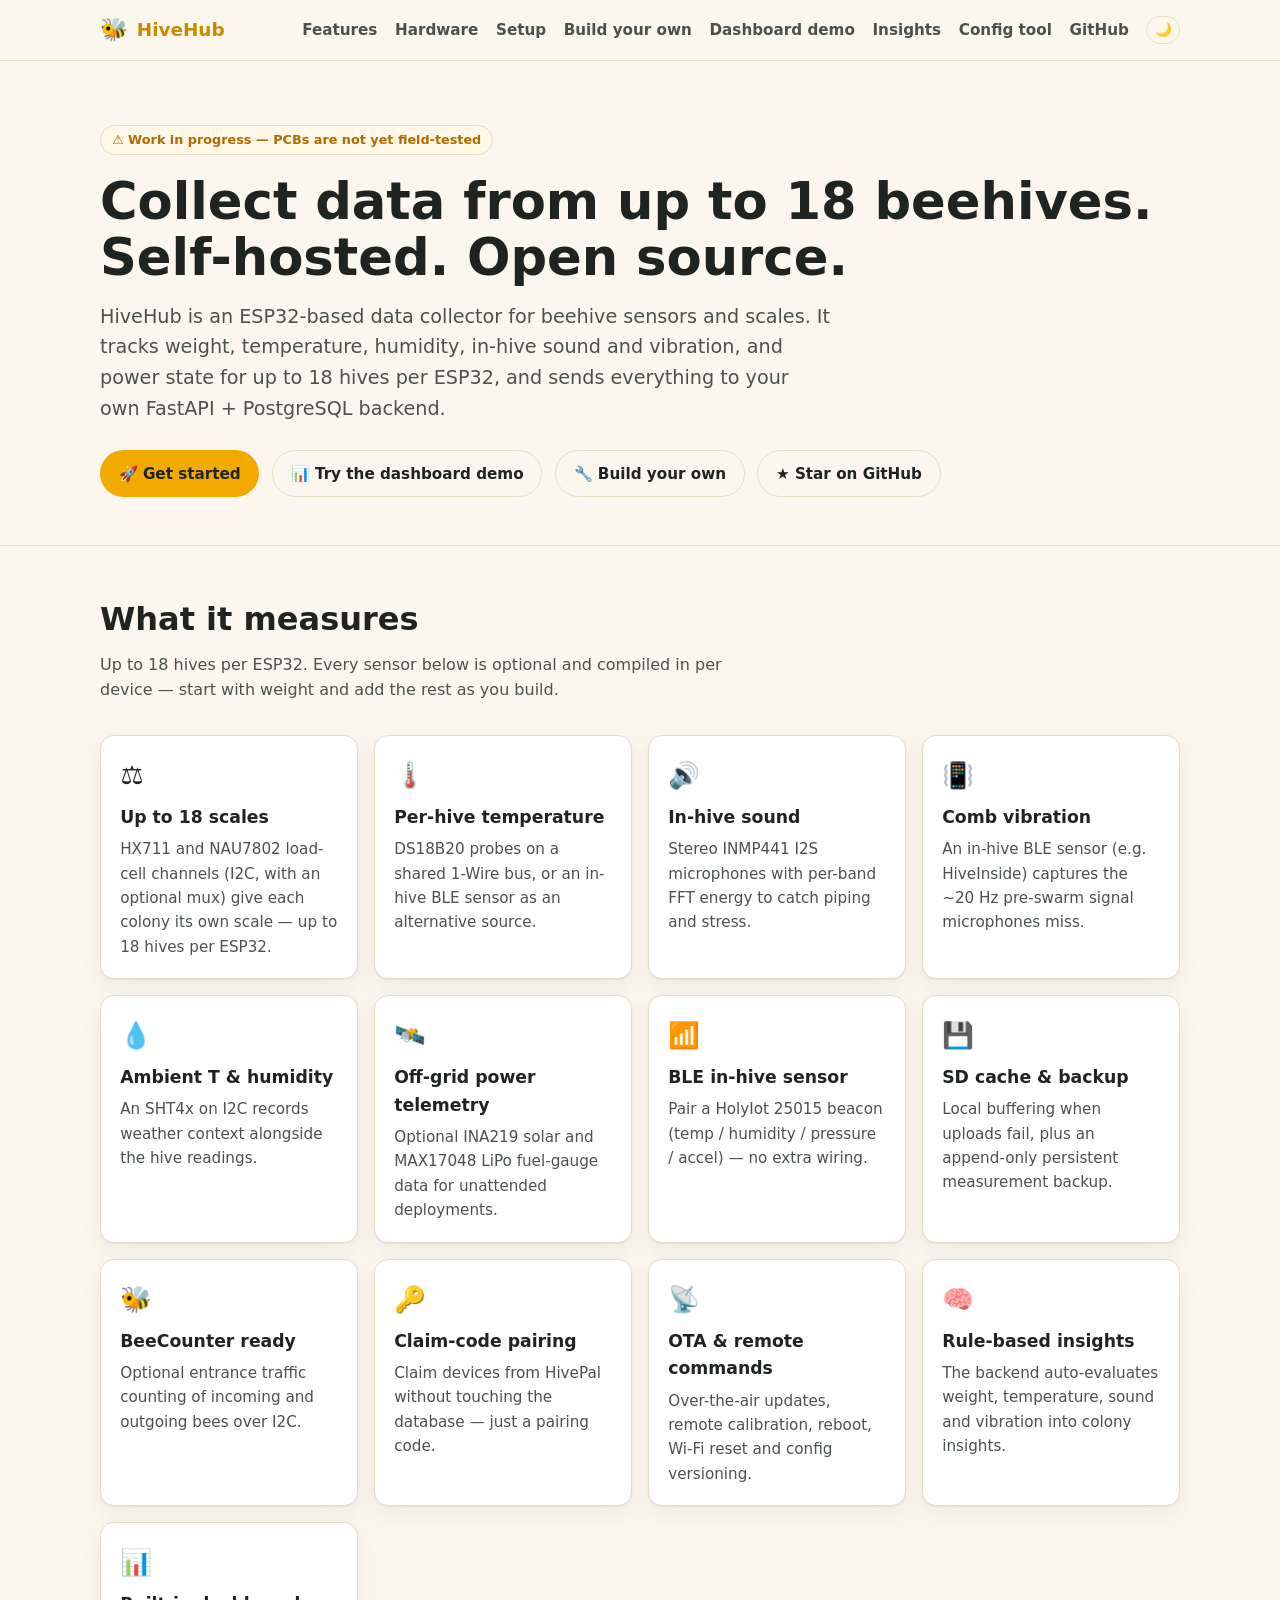
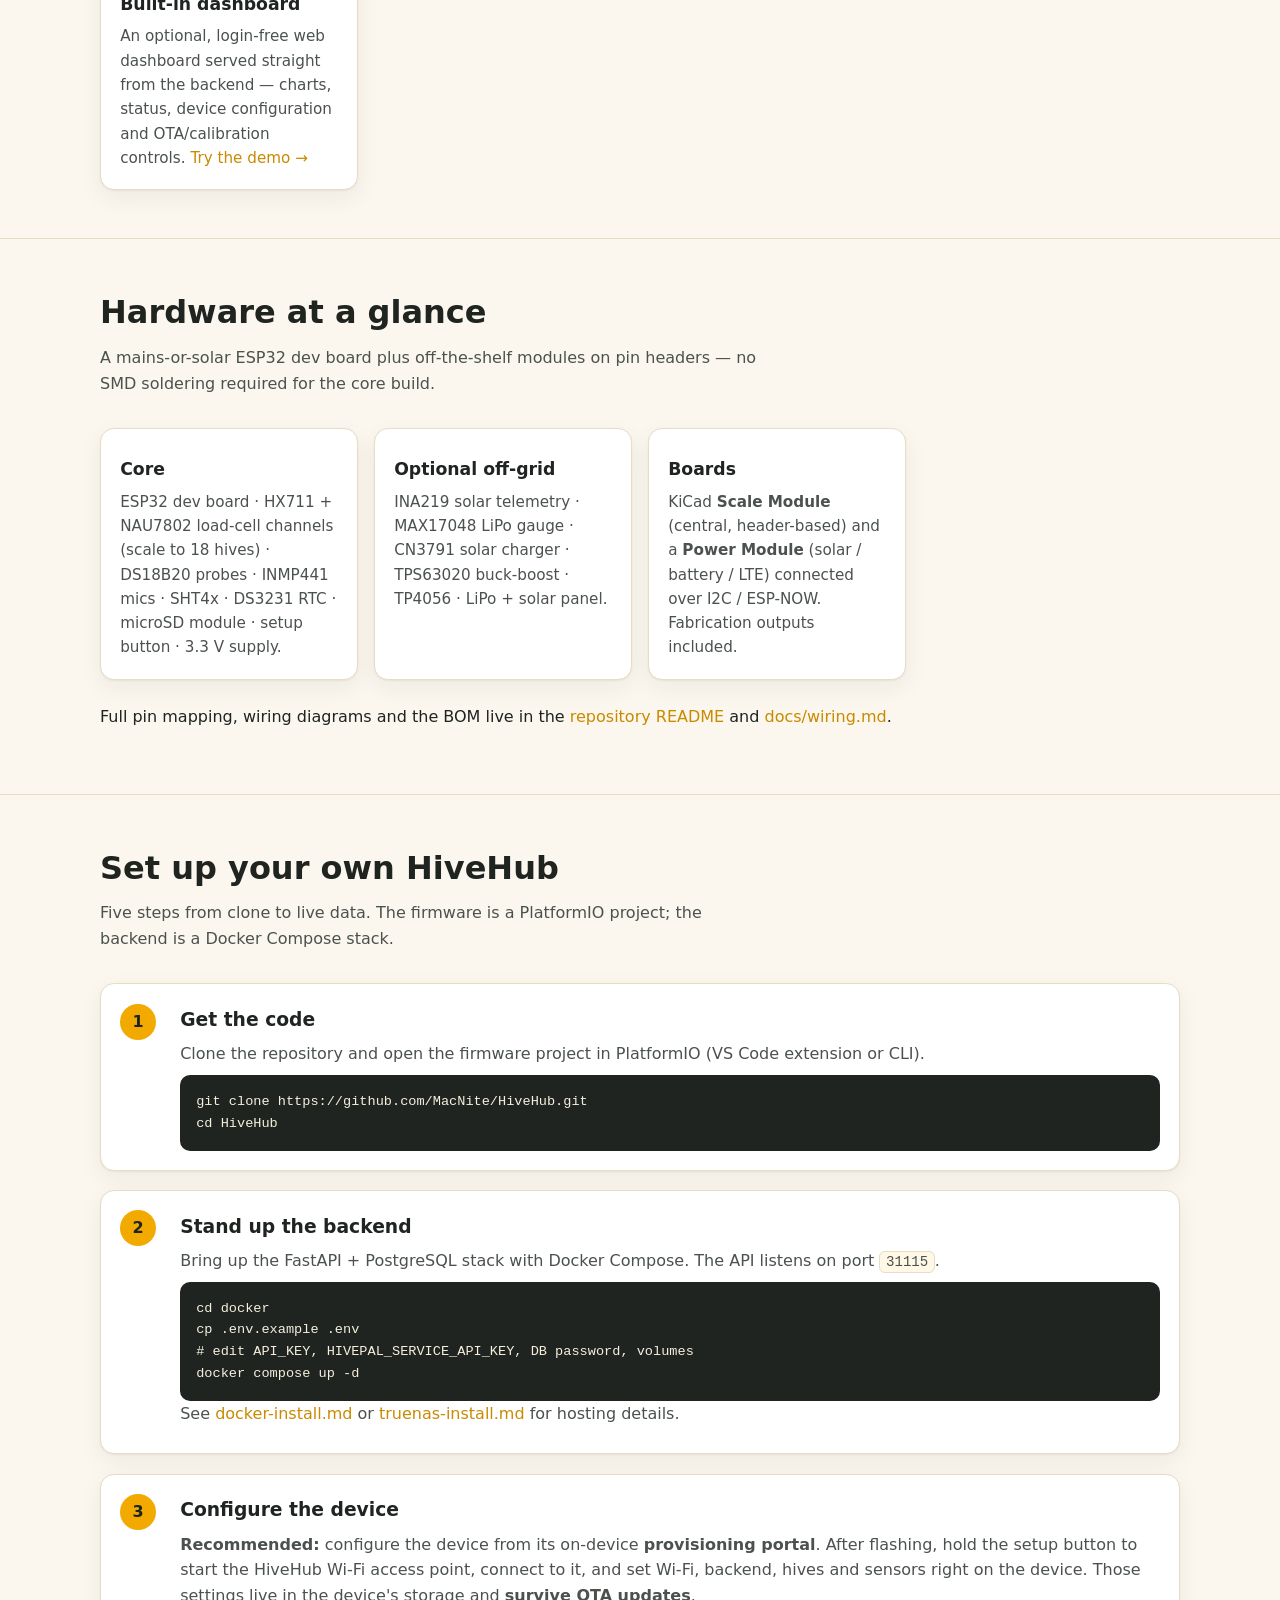
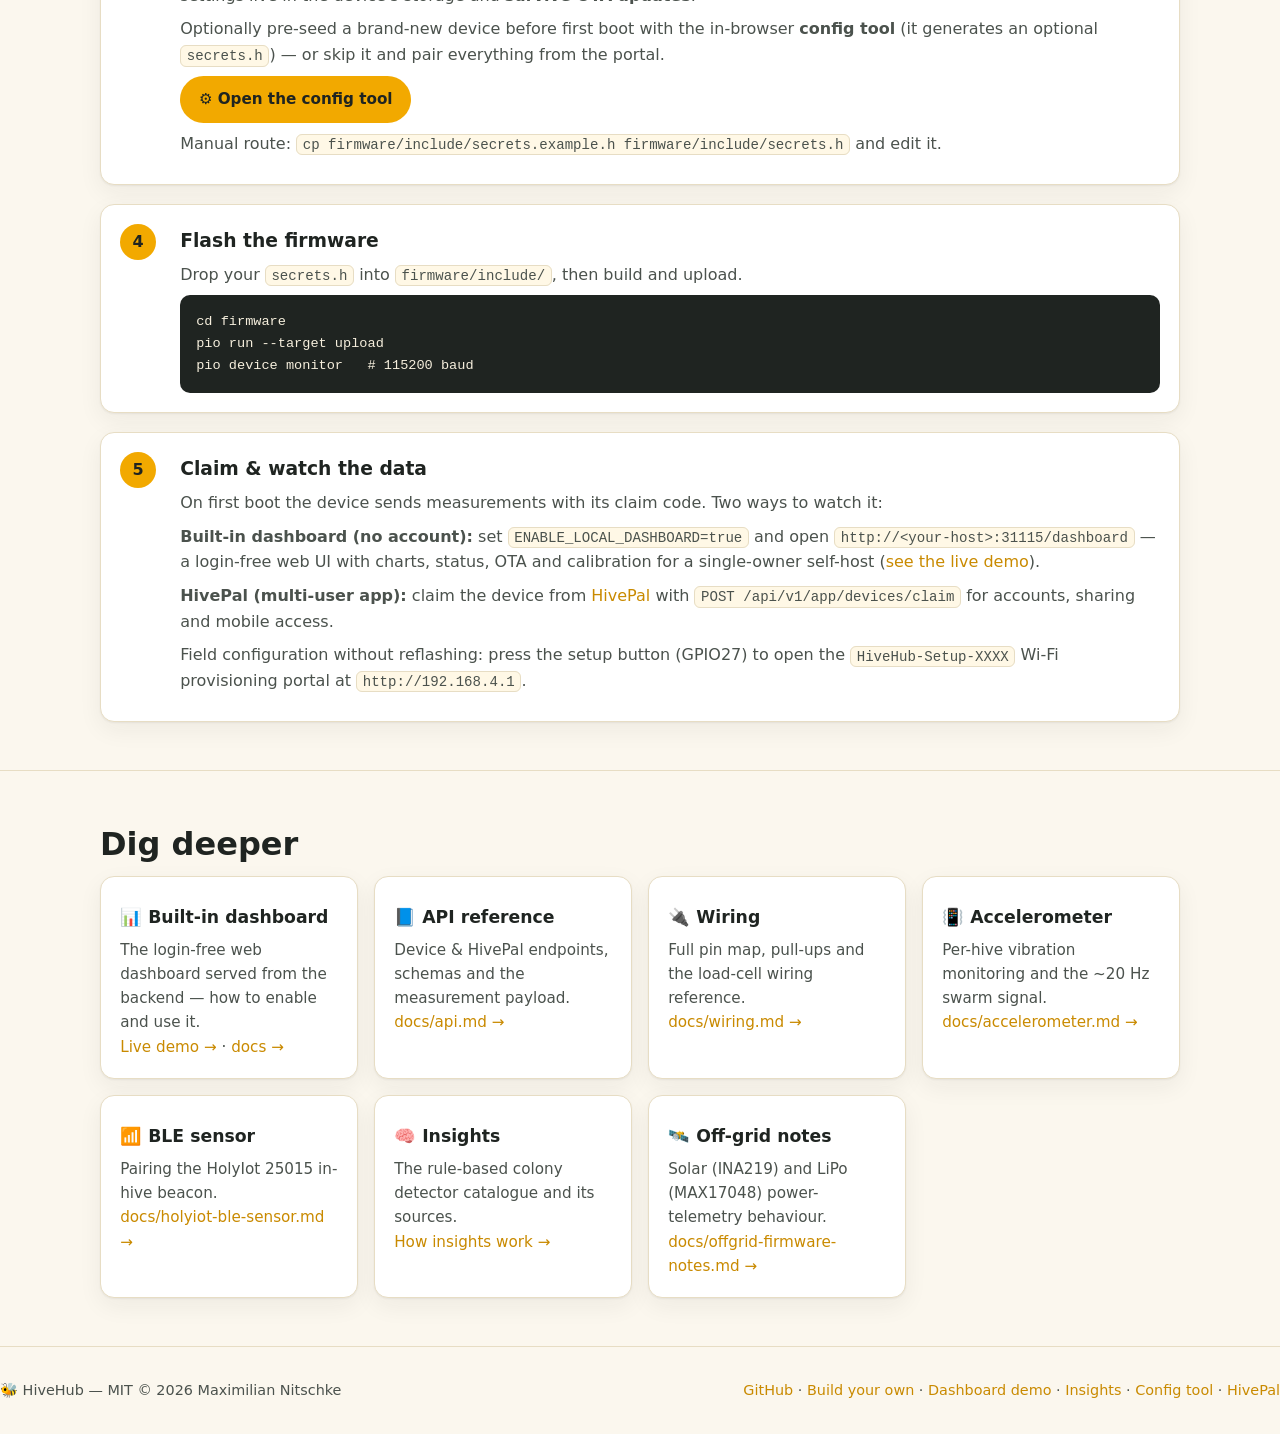
==== website/index.html @ 75b2e332 "Add dark mode to the HiveHub frontend Introduce a honey-themed dark mode across the whole frontend: " ====
<!DOCTYPE html>
<html lang="en">
<head>
<meta charset="utf-8" />
<meta name="viewport" content="width=device-width, initial-scale=1" />
<title>HiveHub — ESP32 data collector for up to 18 beehives</title>
<meta name="description" content="HiveHub is an open-source ESP32 data collector for up to 18 beehives: weight, temperature, sound, vibration and power monitoring with a self-hosted FastAPI backend." />
<meta name="color-scheme" content="light dark" />
<!-- Set the theme before the stylesheet paints, so there's no light flash. -->
<script>
  (function () {
    try {
      var t = localStorage.getItem("hivehub-theme");
      if (t !== "dark" && t !== "light") {
        t = window.matchMedia && window.matchMedia("(prefers-color-scheme: dark)").matches ? "dark" : "light";
      }
      document.documentElement.setAttribute("data-theme", t);
    } catch (e) { /* localStorage blocked — fall back to the light default */ }
  })();
</script>
<link rel="stylesheet" href="assets/style.css" />
<link rel="icon" href="data:image/svg+xml,%3Csvg xmlns='http://www.w3.org/2000/svg' viewBox='0 0 100 100'%3E%3Ctext y='.9em' font-size='90'%3E%F0%9F%90%9D%3C/text%3E%3C/svg%3E" />
</head>
<body>

<header class="site-nav">
  <div class="wrap">
    <a class="brand" href="#top"><span class="logo">🐝</span> HiveHub</a>
    <nav>
      <a href="#features">Features</a>
      <a href="#hardware">Hardware</a>
      <a href="#setup">Setup</a>
      <a href="build.html">Build your own</a>
      <a href="dashboard-demo/">Dashboard demo</a>
      <a href="insights.html">Insights</a>
      <a href="configurator.html">Config tool</a>
      <a href="https://github.com/MacNite/HiveHub">GitHub</a>
      <button data-theme-toggle class="btn small ghost theme-toggle" type="button" aria-label="Toggle dark mode"></button>
    </nav>
  </div>
</header>

<a id="top"></a>
<section class="hero" style="border-top:none">
  <div class="wrap">
    <span class="badge">⚠ Work in progress — PCBs are not yet field-tested</span>
    <h1>Collect data from up to 18 beehives.<br>Self-hosted. Open source.</h1>
    <p class="lead">
      HiveHub is an ESP32-based data collector for beehive sensors and scales. It
      tracks weight, temperature, humidity, in-hive sound and vibration, and power
      state for up to 18 hives per ESP32, and sends everything to your own
      FastAPI + PostgreSQL backend.
    </p>
    <div class="cta">
      <a class="btn" href="#setup">🚀 Get started</a>
      <a class="btn ghost" href="dashboard-demo/">📊 Try the dashboard demo</a>
      <a class="btn ghost" href="build.html">🔧 Build your own</a>
      <a class="btn ghost" href="https://github.com/MacNite/HiveHub">★ Star on GitHub</a>
    </div>
  </div>
</section>

<section id="features">
  <div class="wrap">
    <h2>What it measures</h2>
    <p class="sub">Up to 18 hives per ESP32. Every sensor below is optional and
       compiled in per device — start with weight and add the rest as you build.</p>
    <div class="grid">
      <div class="card"><div class="ico">⚖️</div><h3>Up to 18 scales</h3><p>HX711 and NAU7802 load-cell channels (I2C, with an optional mux) give each colony its own scale — up to 18 hives per ESP32.</p></div>
      <div class="card"><div class="ico">🌡️</div><h3>Per-hive temperature</h3><p>DS18B20 probes on a shared 1-Wire bus, or an in-hive BLE sensor as an alternative source.</p></div>
      <div class="card"><div class="ico">🔊</div><h3>In-hive sound</h3><p>Stereo INMP441 I2S microphones with per-band FFT energy to catch piping and stress.</p></div>
      <div class="card"><div class="ico">📳</div><h3>Comb vibration</h3><p>An in-hive BLE sensor (e.g. HiveInside) captures the ~20 Hz pre-swarm signal microphones miss.</p></div>
      <div class="card"><div class="ico">💧</div><h3>Ambient T &amp; humidity</h3><p>An SHT4x on I2C records weather context alongside the hive readings.</p></div>
      <div class="card"><div class="ico">🛰️</div><h3>Off-grid power telemetry</h3><p>Optional INA219 solar and MAX17048 LiPo fuel-gauge data for unattended deployments.</p></div>
      <div class="card"><div class="ico">📶</div><h3>BLE in-hive sensor</h3><p>Pair a HolyIot 25015 beacon (temp / humidity / pressure / accel) — no extra wiring.</p></div>
      <div class="card"><div class="ico">💾</div><h3>SD cache &amp; backup</h3><p>Local buffering when uploads fail, plus an append-only persistent measurement backup.</p></div>
      <div class="card"><div class="ico">🐝</div><h3>BeeCounter ready</h3><p>Optional entrance traffic counting of incoming and outgoing bees over I2C.</p></div>
      <div class="card"><div class="ico">🔑</div><h3>Claim-code pairing</h3><p>Claim devices from HivePal without touching the database — just a pairing code.</p></div>
      <div class="card"><div class="ico">📡</div><h3>OTA &amp; remote commands</h3><p>Over-the-air updates, remote calibration, reboot, Wi-Fi reset and config versioning.</p></div>
      <div class="card"><div class="ico">🧠</div><h3>Rule-based insights</h3><p>The backend auto-evaluates weight, temperature, sound and vibration into colony insights.</p></div>
      <div class="card"><div class="ico">📊</div><h3>Built-in dashboard</h3><p>An optional, login-free web dashboard served straight from the backend — charts, status, device configuration and OTA/calibration controls. <a href="dashboard-demo/">Try the demo →</a></p></div>
    </div>
  </div>
</section>

<section id="hardware">
  <div class="wrap">
    <h2>Hardware at a glance</h2>
    <p class="sub">A mains-or-solar ESP32 dev board plus off-the-shelf modules on pin headers —
       no SMD soldering required for the core build.</p>
    <div class="grid">
      <div class="card"><h3>Core</h3><p>ESP32 dev board · HX711 + NAU7802 load-cell channels (scale to 18 hives) · DS18B20 probes · INMP441 mics · SHT4x · DS3231 RTC · microSD module · setup button · 3.3 V supply.</p></div>
      <div class="card"><h3>Optional off-grid</h3><p>INA219 solar telemetry · MAX17048 LiPo gauge · CN3791 solar charger · TPS63020 buck-boost · TP4056 · LiPo + solar panel.</p></div>
      <div class="card"><h3>Boards</h3><p>KiCad <strong>Scale Module</strong> (central, header-based) and a <strong>Power Module</strong> (solar / battery / LTE) connected over I2C / ESP-NOW. Fabrication outputs included.</p></div>
    </div>
    <p style="margin-top:1.5rem">
      Full pin mapping, wiring diagrams and the BOM live in the
      <a href="https://github.com/MacNite/HiveHub#hardware">repository README</a> and
      <a href="https://github.com/MacNite/HiveHub/blob/main/docs/wiring.md">docs/wiring.md</a>.
    </p>
  </div>
</section>

<section id="setup">
  <div class="wrap">
    <h2>Set up your own HiveHub</h2>
    <p class="sub">Five steps from clone to live data. The firmware is a PlatformIO project;
       the backend is a Docker Compose stack.</p>
    <div class="steps">

      <div class="step"><div class="n">1</div><div>
        <h3>Get the code</h3>
        <p>Clone the repository and open the firmware project in PlatformIO (VS Code extension or CLI).</p>
        <pre>git clone https://github.com/MacNite/HiveHub.git
cd HiveHub</pre>
      </div></div>

      <div class="step"><div class="n">2</div><div>
        <h3>Stand up the backend</h3>
        <p>Bring up the FastAPI + PostgreSQL stack with Docker Compose. The API listens on port <code>31115</code>.</p>
        <pre>cd docker
cp .env.example .env
# edit API_KEY, HIVEPAL_SERVICE_API_KEY, DB password, volumes
docker compose up -d</pre>
        <p class="muted">See <a href="https://github.com/MacNite/HiveHub/blob/main/docs/docker-install.md">docker-install.md</a> or <a href="https://github.com/MacNite/HiveHub/blob/main/docs/truenas-install.md">truenas-install.md</a> for hosting details.</p>
      </div></div>

      <div class="step"><div class="n">3</div><div>
        <h3>Configure the device</h3>
        <p><strong>Recommended:</strong> configure the device from its on-device
           <strong>provisioning portal</strong>. After flashing, hold the setup button to start the
           HiveHub Wi-Fi access point, connect to it, and set Wi-Fi, backend, hives and sensors right
           on the device. Those settings live in the device's storage and <strong>survive OTA updates</strong>.</p>
        <p>Optionally pre-seed a brand-new device before first boot with the in-browser
           <strong>config tool</strong> (it generates an optional <code>secrets.h</code>) — or skip it and
           pair everything from the portal.</p>
        <p><a class="btn" href="configurator.html">⚙️ Open the config tool</a></p>
        <p class="muted">Manual route: <code>cp firmware/include/secrets.example.h firmware/include/secrets.h</code> and edit it.</p>
      </div></div>

      <div class="step"><div class="n">4</div><div>
        <h3>Flash the firmware</h3>
        <p>Drop your <code>secrets.h</code> into <code>firmware/include/</code>, then build and upload.</p>
        <pre>cd firmware
pio run --target upload
pio device monitor   # 115200 baud</pre>
      </div></div>

      <div class="step"><div class="n">5</div><div>
        <h3>Claim &amp; watch the data</h3>
        <p>On first boot the device sends measurements with its claim code. Two ways to watch it:</p>
        <p><strong>Built-in dashboard (no account):</strong> set <code>ENABLE_LOCAL_DASHBOARD=true</code>
           and open <code>http://&lt;your-host&gt;:31115/dashboard</code> — a login-free web UI with
           charts, status, OTA and calibration for a single-owner self-host
           (<a href="dashboard-demo/">see the live demo</a>).</p>
        <p><strong>HivePal (multi-user app):</strong> claim the device from
           <a href="https://github.com/martinhrvn/hive-pal">HivePal</a> with
           <code>POST /api/v1/app/devices/claim</code> for accounts, sharing and mobile access.</p>
        <p class="muted">Field configuration without reflashing: press the setup button (GPIO27) to open the
           <code>HiveHub-Setup-XXXX</code> Wi-Fi provisioning portal at <code>http://192.168.4.1</code>.</p>
      </div></div>

    </div>
  </div>
</section>

<section id="docs">
  <div class="wrap">
    <h2>Dig deeper</h2>
    <div class="grid">
      <div class="card"><h3>📊 Built-in dashboard</h3><p>The login-free web dashboard served from the backend — how to enable and use it.</p><p><a href="dashboard-demo/">Live demo →</a> · <a href="https://github.com/MacNite/HiveHub/blob/main/server/dashboard/README.md">docs →</a></p></div>
      <div class="card"><h3>📘 API reference</h3><p>Device &amp; HivePal endpoints, schemas and the measurement payload.</p><p><a href="https://github.com/MacNite/HiveHub/blob/main/docs/api.md">docs/api.md →</a></p></div>
      <div class="card"><h3>🔌 Wiring</h3><p>Full pin map, pull-ups and the load-cell wiring reference.</p><p><a href="https://github.com/MacNite/HiveHub/blob/main/docs/wiring.md">docs/wiring.md →</a></p></div>
      <div class="card"><h3>📳 Accelerometer</h3><p>Per-hive vibration monitoring and the ~20 Hz swarm signal.</p><p><a href="https://github.com/MacNite/HiveHub/blob/main/docs/accelerometer.md">docs/accelerometer.md →</a></p></div>
      <div class="card"><h3>📶 BLE sensor</h3><p>Pairing the HolyIot 25015 in-hive beacon.</p><p><a href="https://github.com/MacNite/HiveHub/blob/main/docs/holyiot-ble-sensor.md">docs/holyiot-ble-sensor.md →</a></p></div>
      <div class="card"><h3>🧠 Insights</h3><p>The rule-based colony detector catalogue and its sources.</p><p><a href="insights.html">How insights work →</a></p></div>
      <div class="card"><h3>🛰️ Off-grid notes</h3><p>Solar (INA219) and LiPo (MAX17048) power-telemetry behaviour.</p><p><a href="https://github.com/MacNite/HiveHub/blob/main/docs/offgrid-firmware-notes.md">docs/offgrid-firmware-notes.md →</a></p></div>
    </div>
  </div>
</section>

<footer>
  <div class="wrap" style="display:flex; gap:1rem; justify-content:space-between; width:100%; flex-wrap:wrap">
    <span>🐝 HiveHub — MIT © 2026 Maximilian Nitschke</span>
    <span><a href="https://github.com/MacNite/HiveHub">GitHub</a> · <a href="build.html">Build your own</a> · <a href="dashboard-demo/">Dashboard demo</a> · <a href="insights.html">Insights</a> · <a href="configurator.html">Config tool</a> · <a href="https://github.com/martinhrvn/hive-pal">HivePal</a></span>
  </div>
</footer>

<script src="assets/theme.js"></script>
</body>
</html>
---- website/assets/style.css ----
/* HiveHub website — shared styles
   A light, honey-themed, dependency-free stylesheet used by both the landing
   page (index.html) and the secrets.h configurator (configurator.html). */

:root {
  color-scheme: light;
  --honey: #f2a900;
  --honey-dark: #c98a00;
  --comb: #fff8e6;
  --ink: #1f2421;
  --ink-soft: #4b524d;
  --line: #e7ddc4;
  --card: #ffffff;
  --bg: #fbf7ee;
  --good: #2e7d32;
  --warn: #b26a00;
  --danger: #b00020;
  --mono: ui-monospace, SFMono-Regular, "SF Mono", Menlo, Consolas, monospace;
  --sans: system-ui, -apple-system, "Segoe UI", Roboto, Helvetica, Arial, sans-serif;
  --radius: 14px;
  --shadow: 0 1px 2px rgba(31, 36, 33, .06), 0 8px 24px rgba(31, 36, 33, .06);

  /* Surfaces previously hardcoded — tokenised so the dark theme can swap them. */
  --nav-bg: rgba(251, 247, 238, .85);
  --overlay-bg: var(--ink);   /* toast pill */
  --overlay-fg: #ffffff;
  --on-accent: #1f2421;       /* text on the honey accent */
  --field-bg: #ffffff;        /* form inputs, sensor cards */
}

/* ── Dark theme ──────────────────────────────────────────────────
   Set by a small inline script in each page's <head> (saved preference, else
   the OS `prefers-color-scheme`), so pages paint in the right theme with no
   flash. Toggled via the 🌙/☀️ button in the nav (see assets/theme.js). */
:root[data-theme="dark"] {
  color-scheme: dark;
  --honey: #f5b421;
  --honey-dark: #ffca4d;   /* hover reads brighter, not darker, on a dark bg */
  --comb: #2c2717;
  --ink: #f3eee1;
  --ink-soft: #c2bcac;
  --line: #38342a;
  --card: #211f18;
  --bg: #15140e;
  --good: #6cc077;
  --warn: #e6a93a;
  --danger: #f0687d;
  --shadow: 0 1px 2px rgba(0, 0, 0, .4), 0 8px 24px rgba(0, 0, 0, .45);
  --nav-bg: rgba(21, 20, 14, .85);
  --overlay-bg: #2f2b20;
  --overlay-fg: var(--ink);
  --on-accent: #1f2421;
  --field-bg: #1b1a13;
}

* { box-sizing: border-box; }

html { scroll-behavior: smooth; }

body {
  margin: 0;
  font-family: var(--sans);
  color: var(--ink);
  background: var(--bg);
  line-height: 1.6;
}

a { color: var(--honey-dark); text-decoration: none; }
a:hover { text-decoration: underline; }

.wrap { width: min(1080px, 92vw); margin: 0 auto; }

/* ── Header / nav ─────────────────────────────────────────────── */
.site-nav {
  position: sticky; top: 0; z-index: 20;
  background: var(--nav-bg);
  backdrop-filter: saturate(180%) blur(8px);
  border-bottom: 1px solid var(--line);
}
.site-nav .wrap {
  display: flex; align-items: center; gap: 1rem;
  height: 60px;
}
.brand { display: flex; align-items: center; gap: .55rem; font-weight: 800; font-size: 1.15rem; }
.brand .logo { font-size: 1.4rem; }
.site-nav nav { margin-left: auto; display: flex; gap: 1.1rem; align-items: center; flex-wrap: wrap; }
.site-nav nav a { color: var(--ink-soft); font-weight: 600; font-size: .95rem; }
.site-nav nav a:hover { color: var(--ink); text-decoration: none; }

/* ── Buttons ──────────────────────────────────────────────────── */
.btn {
  display: inline-flex; align-items: center; gap: .5rem;
  padding: .65rem 1.1rem; border-radius: 999px;
  font-weight: 700; font-size: .95rem; cursor: pointer;
  border: 1px solid transparent; background: var(--honey); color: var(--on-accent);
  transition: transform .05s ease, box-shadow .15s ease, background .15s ease;
}
.btn:hover { background: var(--honey-dark); text-decoration: none; box-shadow: var(--shadow); }
.btn:active { transform: translateY(1px); }
.btn.ghost { background: transparent; border-color: var(--line); color: var(--ink); }
.btn.ghost:hover { background: var(--card); }
.btn.small { padding: .4rem .8rem; font-size: .85rem; }
/* Icon-only theme switcher in the nav (🌙 / ☀️, filled by theme.js). */
.theme-toggle { padding: .4rem; width: 2.1rem; justify-content: center; font-size: 1rem; line-height: 1; }

/* ── Hero ─────────────────────────────────────────────────────── */
.hero { padding: 4rem 0 3rem; }
.hero h1 { font-size: clamp(2rem, 5vw, 3.2rem); line-height: 1.1; margin: 0 0 1rem; }
.hero p.lead { font-size: 1.2rem; color: var(--ink-soft); max-width: 60ch; margin: 0 0 1.6rem; }
.hero .cta { display: flex; gap: .8rem; flex-wrap: wrap; }
.badge {
  display: inline-block; background: var(--comb); border: 1px solid var(--line);
  color: var(--warn); padding: .25rem .7rem; border-radius: 999px;
  font-size: .8rem; font-weight: 700; margin-bottom: 1.1rem;
}

/* ── Sections ─────────────────────────────────────────────────── */
section { padding: 3rem 0; border-top: 1px solid var(--line); }
section h2 { font-size: clamp(1.5rem, 3vw, 2rem); margin: 0 0 .4rem; }
section .sub { color: var(--ink-soft); margin: 0 0 2rem; max-width: 65ch; }

/* ── Feature grid ─────────────────────────────────────────────── */
.grid { display: grid; gap: 1rem; grid-template-columns: repeat(auto-fill, minmax(250px, 1fr)); }
.card {
  background: var(--card); border: 1px solid var(--line); border-radius: var(--radius);
  padding: 1.2rem; box-shadow: var(--shadow);
}
.card .ico { font-size: 1.6rem; }
.card h3 { margin: .5rem 0 .35rem; font-size: 1.08rem; }
.card p { margin: 0; color: var(--ink-soft); font-size: .95rem; }

/* ── Steps ────────────────────────────────────────────────────── */
.steps { display: grid; gap: 1.2rem; counter-reset: step; }
.step {
  display: grid; grid-template-columns: 44px 1fr; gap: 1rem; align-items: start;
  background: var(--card); border: 1px solid var(--line); border-radius: var(--radius);
  padding: 1.2rem; box-shadow: var(--shadow);
}
.step .n {
  width: 36px; height: 36px; border-radius: 50%; background: var(--honey);
  color: var(--on-accent); font-weight: 800; display: grid; place-items: center;
}
.step h3 { margin: .1rem 0 .4rem; }
.step p { margin: 0 0 .5rem; color: var(--ink-soft); }
pre {
  background: #1f2421; color: #f6efdd; padding: 1rem; border-radius: 10px;
  overflow-x: auto; font-family: var(--mono); font-size: .85rem; margin: .5rem 0 0;
}
code:not(pre code) {
  font-family: var(--mono); background: var(--comb); border: 1px solid var(--line);
  padding: .1rem .35rem; border-radius: 6px; font-size: .88em;
}

/* ── Footer ───────────────────────────────────────────────────── */
footer {
  border-top: 1px solid var(--line); padding: 2rem 0; color: var(--ink-soft);
  font-size: .9rem; display: flex; gap: 1rem; justify-content: space-between; flex-wrap: wrap;
}

/* ── Configurator ─────────────────────────────────────────────── */
.cfg-layout { display: grid; grid-template-columns: 1fr; gap: 1.5rem; }
@media (min-width: 980px) { .cfg-layout { grid-template-columns: 1fr 1fr; align-items: start; } }

fieldset {
  border: 1px solid var(--line); border-radius: var(--radius); padding: 1.1rem 1.2rem 1.3rem;
  margin: 0 0 1.2rem; background: var(--card); box-shadow: var(--shadow);
}
fieldset legend { font-weight: 800; padding: 0 .5rem; font-size: 1.05rem; }
.field { margin: .75rem 0; }
.field label { display: block; font-weight: 600; margin-bottom: .3rem; font-size: .92rem; }
.field .hint { font-weight: 400; color: var(--ink-soft); font-size: .82rem; }
.field input[type="text"],
.field input[type="number"],
.field input[type="password"],
.field input[type="url"],
.field select {
  width: 100%; padding: .55rem .7rem; border: 1px solid var(--line); border-radius: 9px;
  font-family: var(--sans); font-size: .95rem; background: var(--field-bg); color: var(--ink);
}
.field input:focus, .field select:focus { outline: 2px solid var(--honey); border-color: var(--honey); }

.row { display: flex; gap: .6rem; }
.row > * { flex: 1; }

.toggle { display: flex; align-items: center; gap: .6rem; cursor: pointer; user-select: none; }
.toggle input { width: 18px; height: 18px; accent-color: var(--honey); }
.toggle .t-title { font-weight: 700; }
.toggle .t-desc { font-weight: 400; color: var(--ink-soft); font-size: .85rem; display: block; }

.sensor { border: 1px solid var(--line); border-radius: 10px; padding: .9rem 1rem; margin: .7rem 0; background: var(--field-bg); }
.sensor .opts { margin-top: .8rem; padding-top: .8rem; border-top: 1px dashed var(--line); display: none; }
.sensor.on .opts { display: block; }
.sensor .tag {
  float: right; font-size: .72rem; font-weight: 800; padding: .15rem .55rem; border-radius: 999px;
  background: var(--comb); border: 1px solid var(--line); color: var(--ink-soft);
}
.sensor .tag.exp { color: var(--warn); border-color: #e7c98a; background: #fff4dd; }
.sensor .tag.ble { color: #1565c0; border-color: #bcd6f5; background: #eaf2fd; }
:root[data-theme="dark"] .sensor .tag.exp { border-color: rgba(230, 169, 58, .4); background: rgba(230, 169, 58, .15); }
:root[data-theme="dark"] .sensor .tag.ble { color: #8ab8ec; border-color: rgba(107, 167, 230, .4); background: rgba(107, 167, 230, .15); }

/* Wireless sensor rows (dynamically added) */
.wsensor { border: 1px solid var(--line); border-radius: 10px; padding: .7rem .85rem; margin: .6rem 0; background: var(--field-bg); }
.wsensor .field { margin: .5rem 0; }
.wsensor [data-wremove] { padding: .4rem .65rem; }
#add-wireless[disabled] { opacity: .5; cursor: not-allowed; }

.note { font-size: .85rem; padding: .6rem .8rem; border-radius: 9px; margin-top: .7rem; }
.note.warn { background: #fff4dd; border: 1px solid #e7c98a; color: var(--warn); }
.note.info { background: #eaf2fd; border: 1px solid #bcd6f5; color: #1565c0; }
:root[data-theme="dark"] .note.warn { background: rgba(230, 169, 58, .12); border-color: rgba(230, 169, 58, .4); }
:root[data-theme="dark"] .note.info { background: rgba(107, 167, 230, .12); border-color: rgba(107, 167, 230, .4); color: #8ab8ec; }

/* Output panel */
.output { position: sticky; top: 76px; }
.output .bar { display: flex; gap: .5rem; align-items: center; margin-bottom: .6rem; flex-wrap: wrap; }
.output .bar h2 { margin: 0; font-size: 1.2rem; flex: 1; }
.output pre {
  margin: 0; max-height: 70vh; overflow: auto; font-size: .8rem; line-height: 1.5;
  border: 1px solid #333;
}
.toast {
  position: fixed; bottom: 24px; left: 50%; transform: translateX(-50%) translateY(20px);
  background: var(--overlay-bg); color: var(--overlay-fg); padding: .7rem 1.2rem; border-radius: 999px;
  font-weight: 700; opacity: 0; pointer-events: none; transition: all .2s ease; z-index: 50;
}
.toast.show { opacity: 1; transform: translateX(-50%) translateY(0); }

.muted { color: var(--ink-soft); }
.mono { font-family: var(--mono); }

/* ── Insights page ────────────────────────────────────────────── */
/* Severity pills — mirror the four levels HivePal renders. */
.sev {
  display: inline-block; font-size: .72rem; font-weight: 800;
  padding: .12rem .55rem; border-radius: 999px; border: 1px solid;
  text-transform: uppercase; letter-spacing: .03em; line-height: 1.5;
}
.sev.info     { color: #1565c0;      border-color: #bcd6f5; background: #eaf2fd; }
.sev.watch    { color: #7a5e00;      border-color: #ecd98a; background: #fdf6dc; }
.sev.warning  { color: var(--warn);  border-color: #e7c98a; background: #fff4dd; }
.sev.critical { color: var(--danger); border-color: #f0c2cb; background: #fdecef; }
:root[data-theme="dark"] .sev.info     { color: #8ab8ec; border-color: rgba(107, 167, 230, .4); background: rgba(107, 167, 230, .14); }
:root[data-theme="dark"] .sev.watch    { color: #e6c357; border-color: rgba(230, 195, 87, .4); background: rgba(230, 195, 87, .12); }
:root[data-theme="dark"] .sev.warning  { color: #e6a93a; border-color: rgba(230, 169, 58, .45); background: rgba(230, 169, 58, .14); }
:root[data-theme="dark"] .sev.critical { color: #f2818f; border-color: rgba(240, 104, 125, .45); background: rgba(240, 104, 125, .14); }

/* Severity legend cards */
.sev-legend { display: grid; gap: 1rem; grid-template-columns: repeat(auto-fill, minmax(230px, 1fr)); }
.sev-legend .card { display: flex; gap: .7rem; align-items: flex-start; }
.sev-legend .card p { margin: 0; }

/* Detector group headings */
.group-title { display: flex; align-items: center; gap: .6rem; margin: 2.2rem 0 1rem; }
.group-title .ico { font-size: 1.4rem; }
.group-title h3 { margin: 0; font-size: 1.2rem; }

/* Detector cards */
.detectors { display: grid; gap: 1rem; grid-template-columns: repeat(auto-fill, minmax(320px, 1fr)); }
.detector {
  background: var(--card); border: 1px solid var(--line); border-radius: var(--radius);
  padding: 1.1rem 1.2rem; box-shadow: var(--shadow); display: flex; flex-direction: column;
}
.detector .d-head { display: flex; align-items: center; gap: .5rem; flex-wrap: wrap; margin-bottom: .6rem; }
.detector .d-head h3 { margin: 0; font-size: 1.05rem; flex: 1 1 auto; }
.detector .d-num {
  width: 26px; height: 26px; flex: none; border-radius: 50%; background: var(--comb);
  border: 1px solid var(--line); display: grid; place-items: center;
  font-weight: 800; font-size: .8rem; color: var(--ink-soft);
}
.detector .fires {
  background: var(--comb); border: 1px solid var(--line); border-radius: 9px;
  padding: .5rem .7rem; font-size: .86rem; margin: 0 0 .6rem;
}
.detector > p { margin: 0 0 .6rem; color: var(--ink-soft); font-size: .92rem; }
.detector .d-meta {
  margin-top: auto; font-size: .8rem; color: var(--ink-soft);
  border-top: 1px solid var(--line); padding-top: .6rem;
}
.detector .d-meta .fusion { display: block; margin-top: .35rem; }

/* "What the research agrees on" list */
ul.agree { margin: .5rem 0 0; padding-left: 1.2rem; color: var(--ink-soft); max-width: 72ch; }
ul.agree li { margin: .35rem 0; }
ul.agree b { color: var(--ink); }
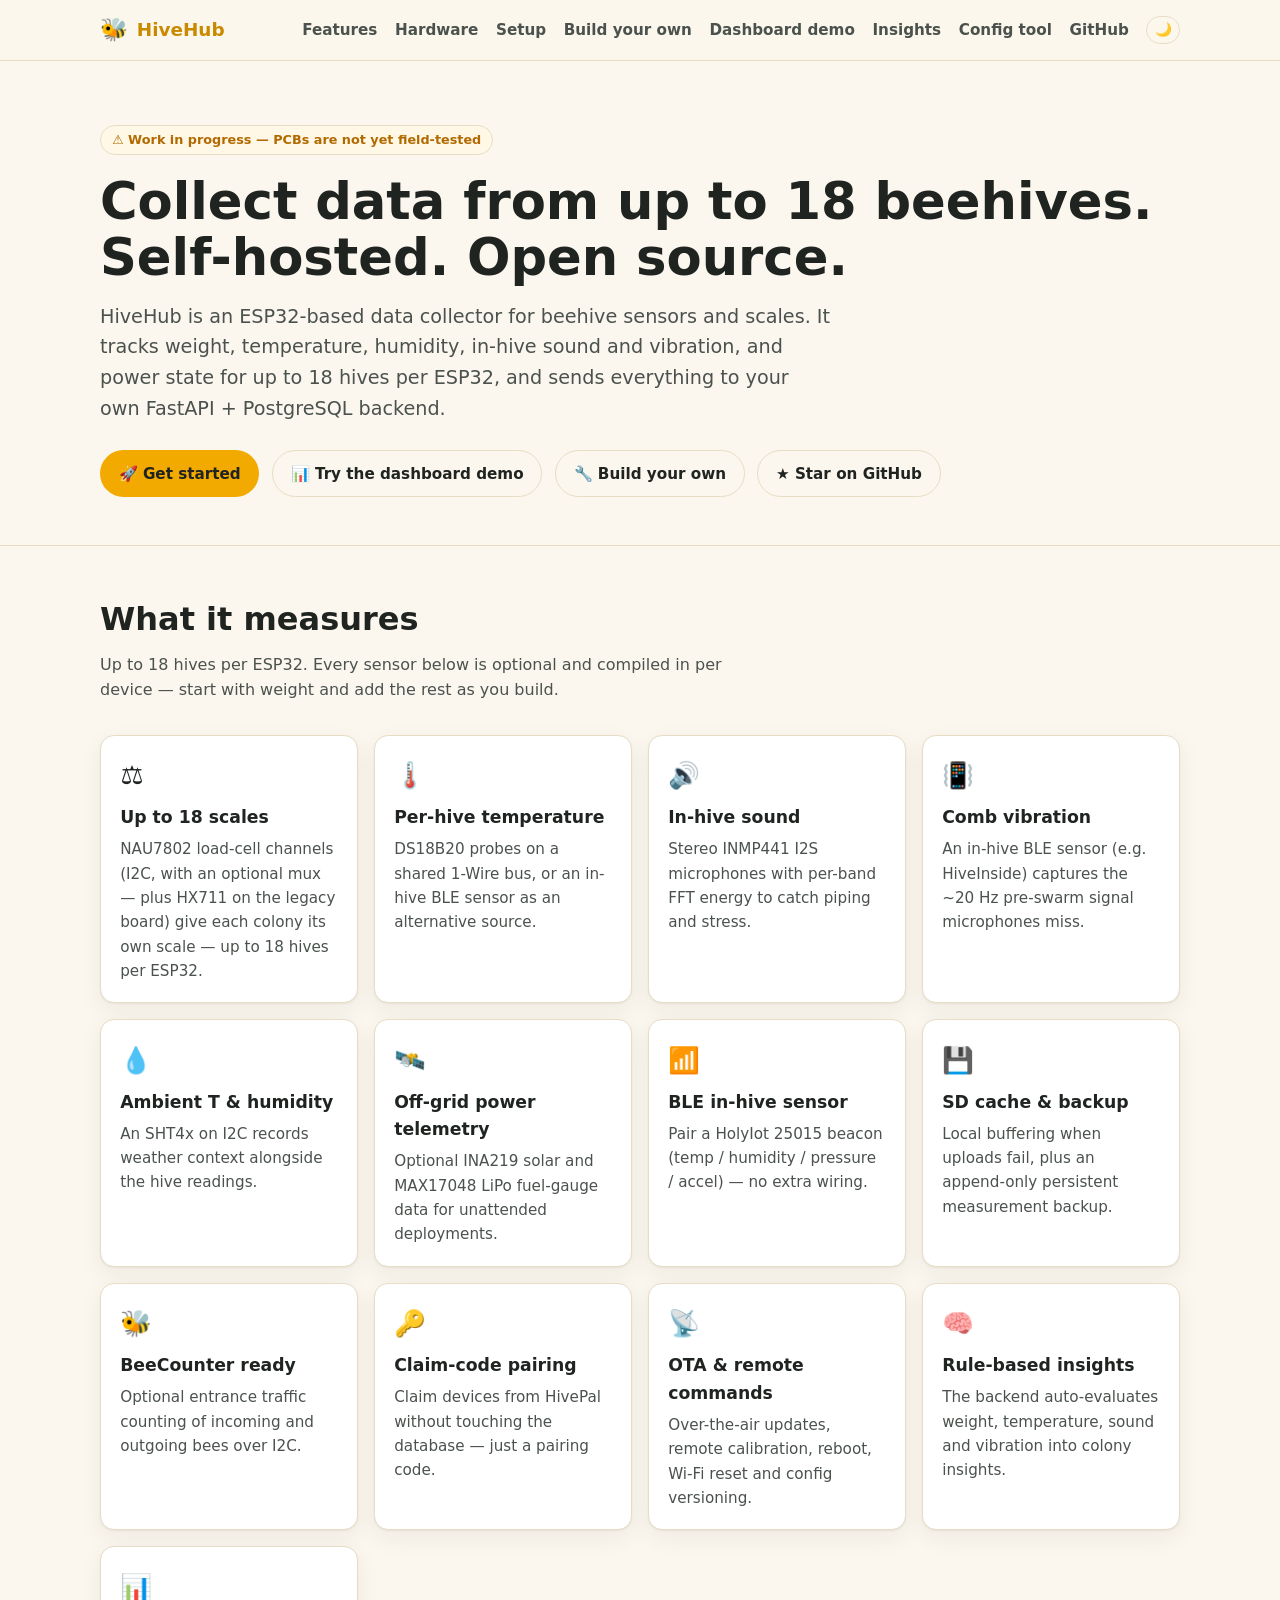
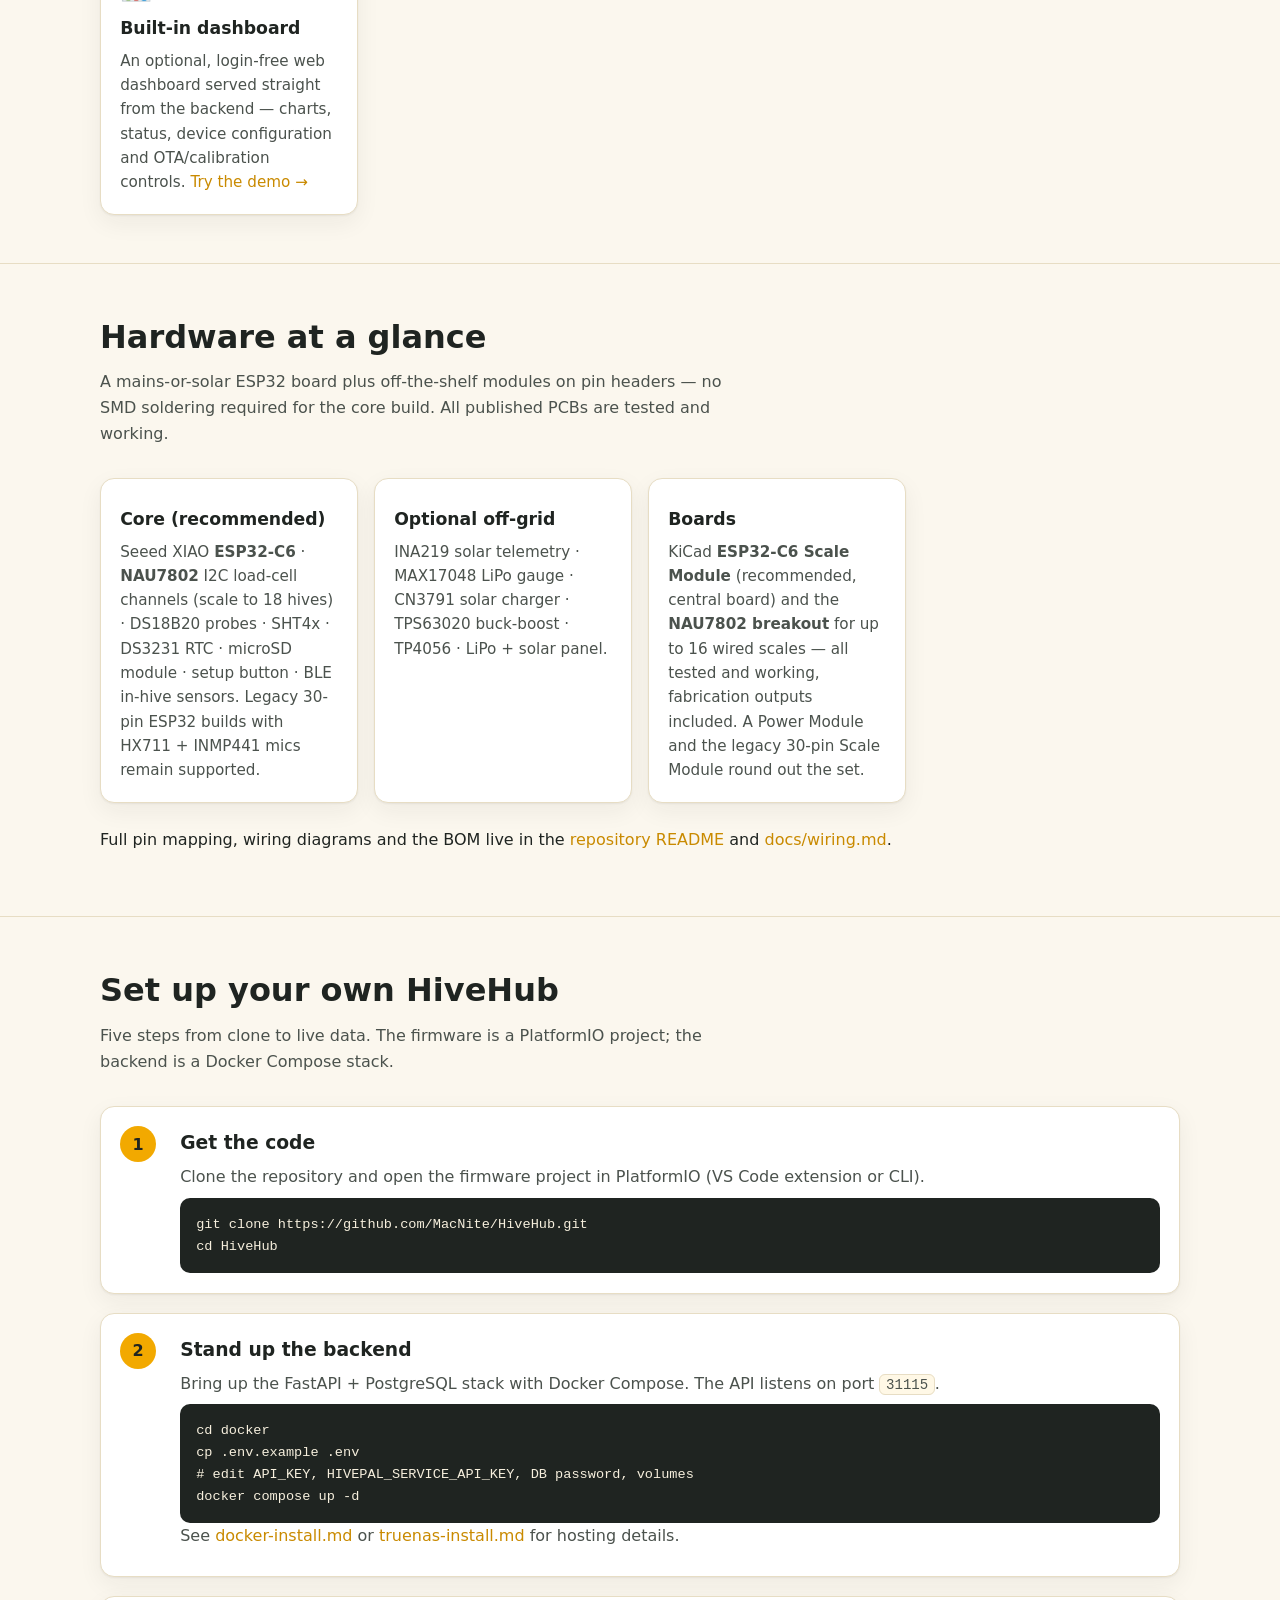
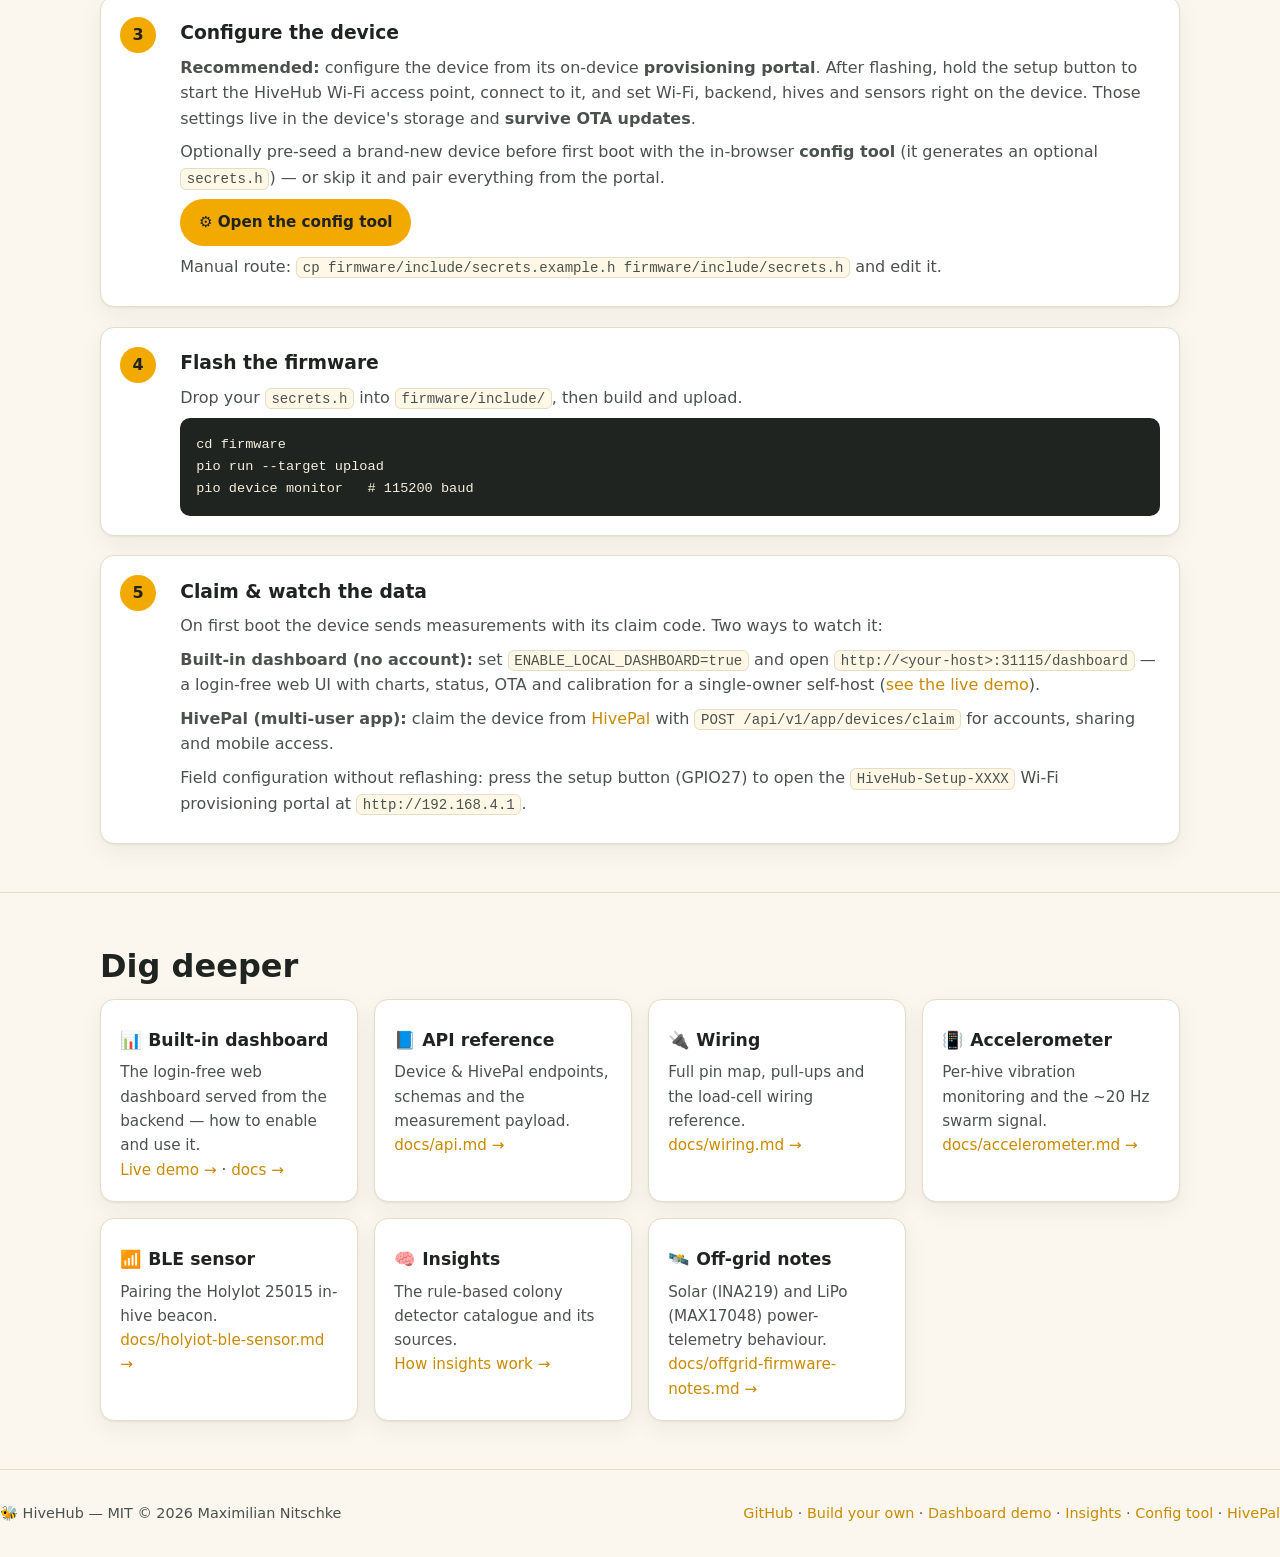
==== commit 8c1e94a2: "docs: recommend ESP32-C6 + NAU7802, add server versioning and V0.1 release notes - Rework pcb-design" ====
--- a/website/index.html
+++ b/website/index.html
@@ -66,7 +66,7 @@
     <p class="sub">Up to 18 hives per ESP32. Every sensor below is optional and
        compiled in per device — start with weight and add the rest as you build.</p>
     <div class="grid">
-      <div class="card"><div class="ico">⚖️</div><h3>Up to 18 scales</h3><p>HX711 and NAU7802 load-cell channels (I2C, with an optional mux) give each colony its own scale — up to 18 hives per ESP32.</p></div>
+      <div class="card"><div class="ico">⚖️</div><h3>Up to 18 scales</h3><p>NAU7802 load-cell channels (I2C, with an optional mux — plus HX711 on the legacy board) give each colony its own scale — up to 18 hives per ESP32.</p></div>
       <div class="card"><div class="ico">🌡️</div><h3>Per-hive temperature</h3><p>DS18B20 probes on a shared 1-Wire bus, or an in-hive BLE sensor as an alternative source.</p></div>
       <div class="card"><div class="ico">🔊</div><h3>In-hive sound</h3><p>Stereo INMP441 I2S microphones with per-band FFT energy to catch piping and stress.</p></div>
       <div class="card"><div class="ico">📳</div><h3>Comb vibration</h3><p>An in-hive BLE sensor (e.g. HiveInside) captures the ~20 Hz pre-swarm signal microphones miss.</p></div>
@@ -86,12 +86,12 @@
 <section id="hardware">
   <div class="wrap">
     <h2>Hardware at a glance</h2>
-    <p class="sub">A mains-or-solar ESP32 dev board plus off-the-shelf modules on pin headers —
-       no SMD soldering required for the core build.</p>
+    <p class="sub">A mains-or-solar ESP32 board plus off-the-shelf modules on pin headers —
+       no SMD soldering required for the core build. All published PCBs are tested and working.</p>
     <div class="grid">
-      <div class="card"><h3>Core</h3><p>ESP32 dev board · HX711 + NAU7802 load-cell channels (scale to 18 hives) · DS18B20 probes · INMP441 mics · SHT4x · DS3231 RTC · microSD module · setup button · 3.3 V supply.</p></div>
+      <div class="card"><h3>Core (recommended)</h3><p>Seeed XIAO <strong>ESP32-C6</strong> · <strong>NAU7802</strong> I2C load-cell channels (scale to 18 hives) · DS18B20 probes · SHT4x · DS3231 RTC · microSD module · setup button · BLE in-hive sensors. Legacy 30-pin ESP32 builds with HX711 + INMP441 mics remain supported.</p></div>
       <div class="card"><h3>Optional off-grid</h3><p>INA219 solar telemetry · MAX17048 LiPo gauge · CN3791 solar charger · TPS63020 buck-boost · TP4056 · LiPo + solar panel.</p></div>
-      <div class="card"><h3>Boards</h3><p>KiCad <strong>Scale Module</strong> (central, header-based) and a <strong>Power Module</strong> (solar / battery / LTE) connected over I2C / ESP-NOW. Fabrication outputs included.</p></div>
+      <div class="card"><h3>Boards</h3><p>KiCad <strong>ESP32-C6 Scale Module</strong> (recommended, central board) and the <strong>NAU7802 breakout</strong> for up to 16 wired scales — all tested and working, fabrication outputs included. A Power Module and the legacy 30-pin Scale Module round out the set.</p></div>
     </div>
     <p style="margin-top:1.5rem">
       Full pin mapping, wiring diagrams and the BOM live in the
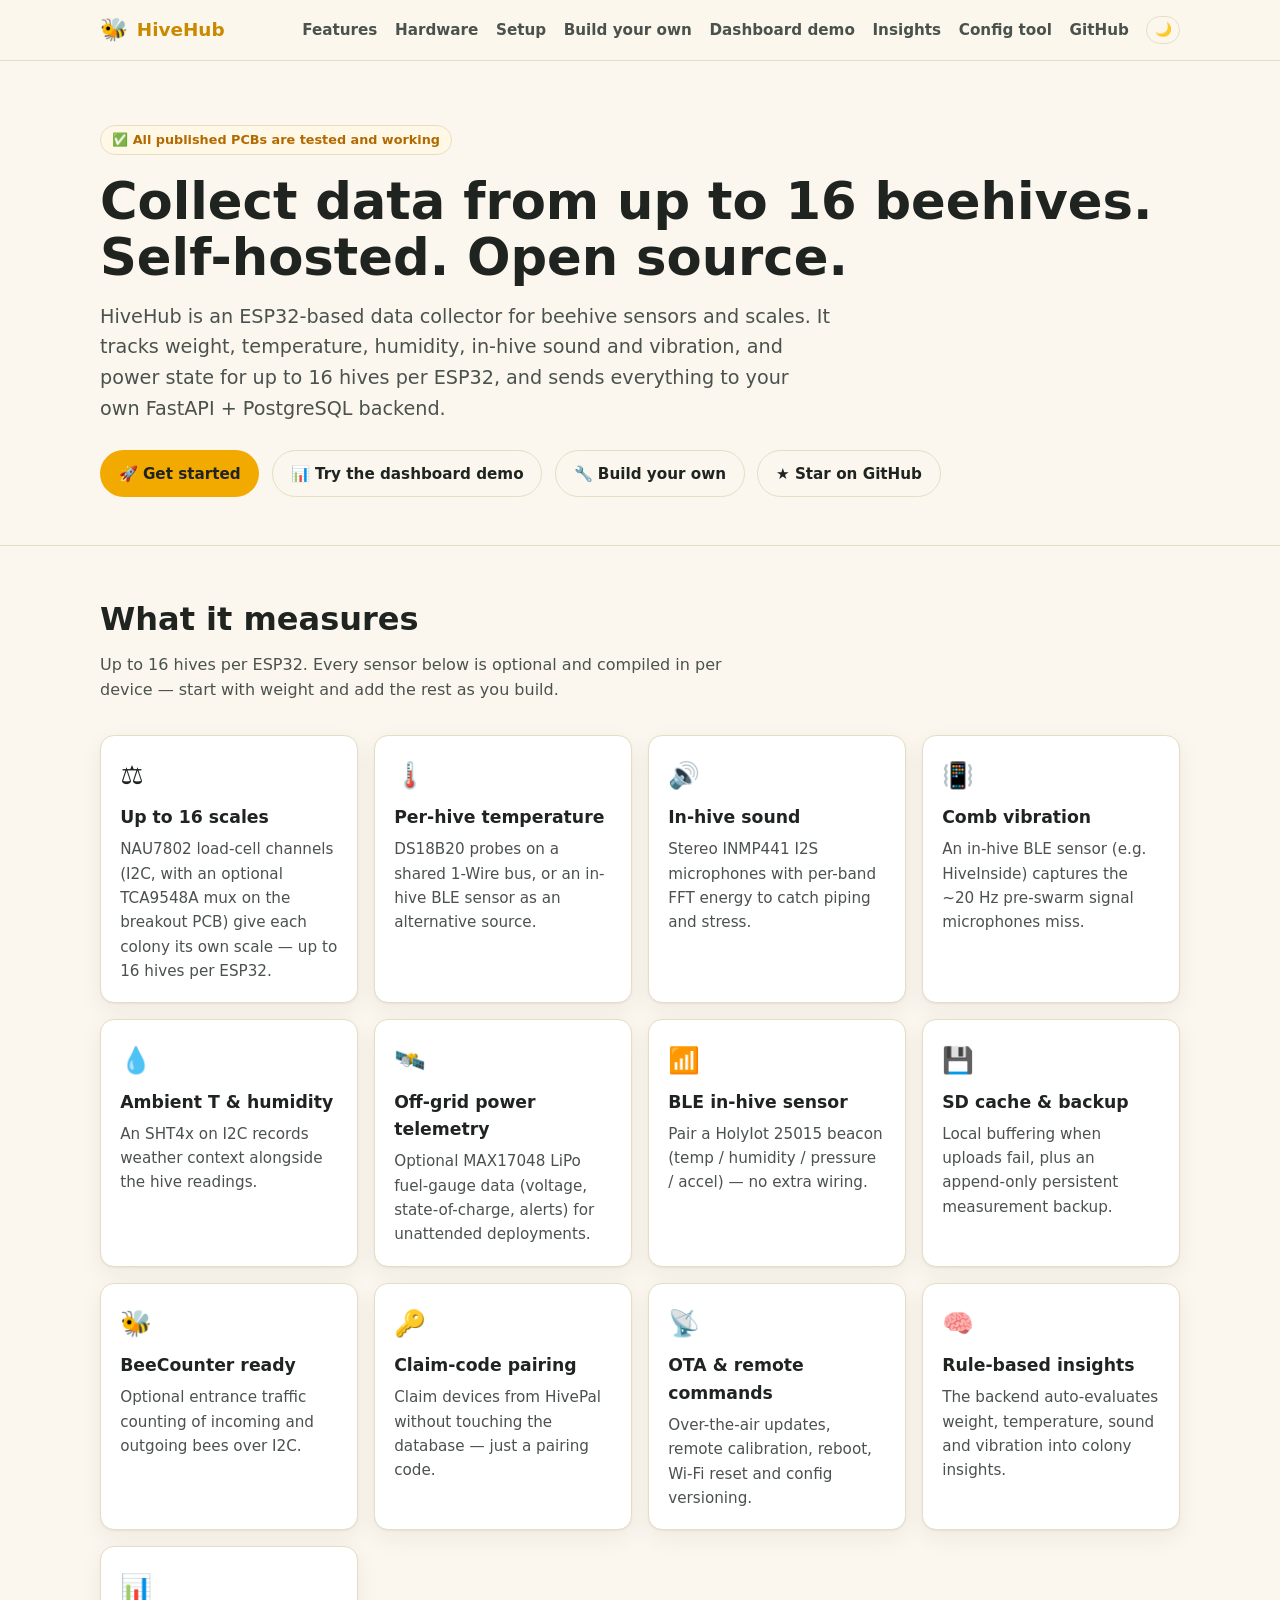
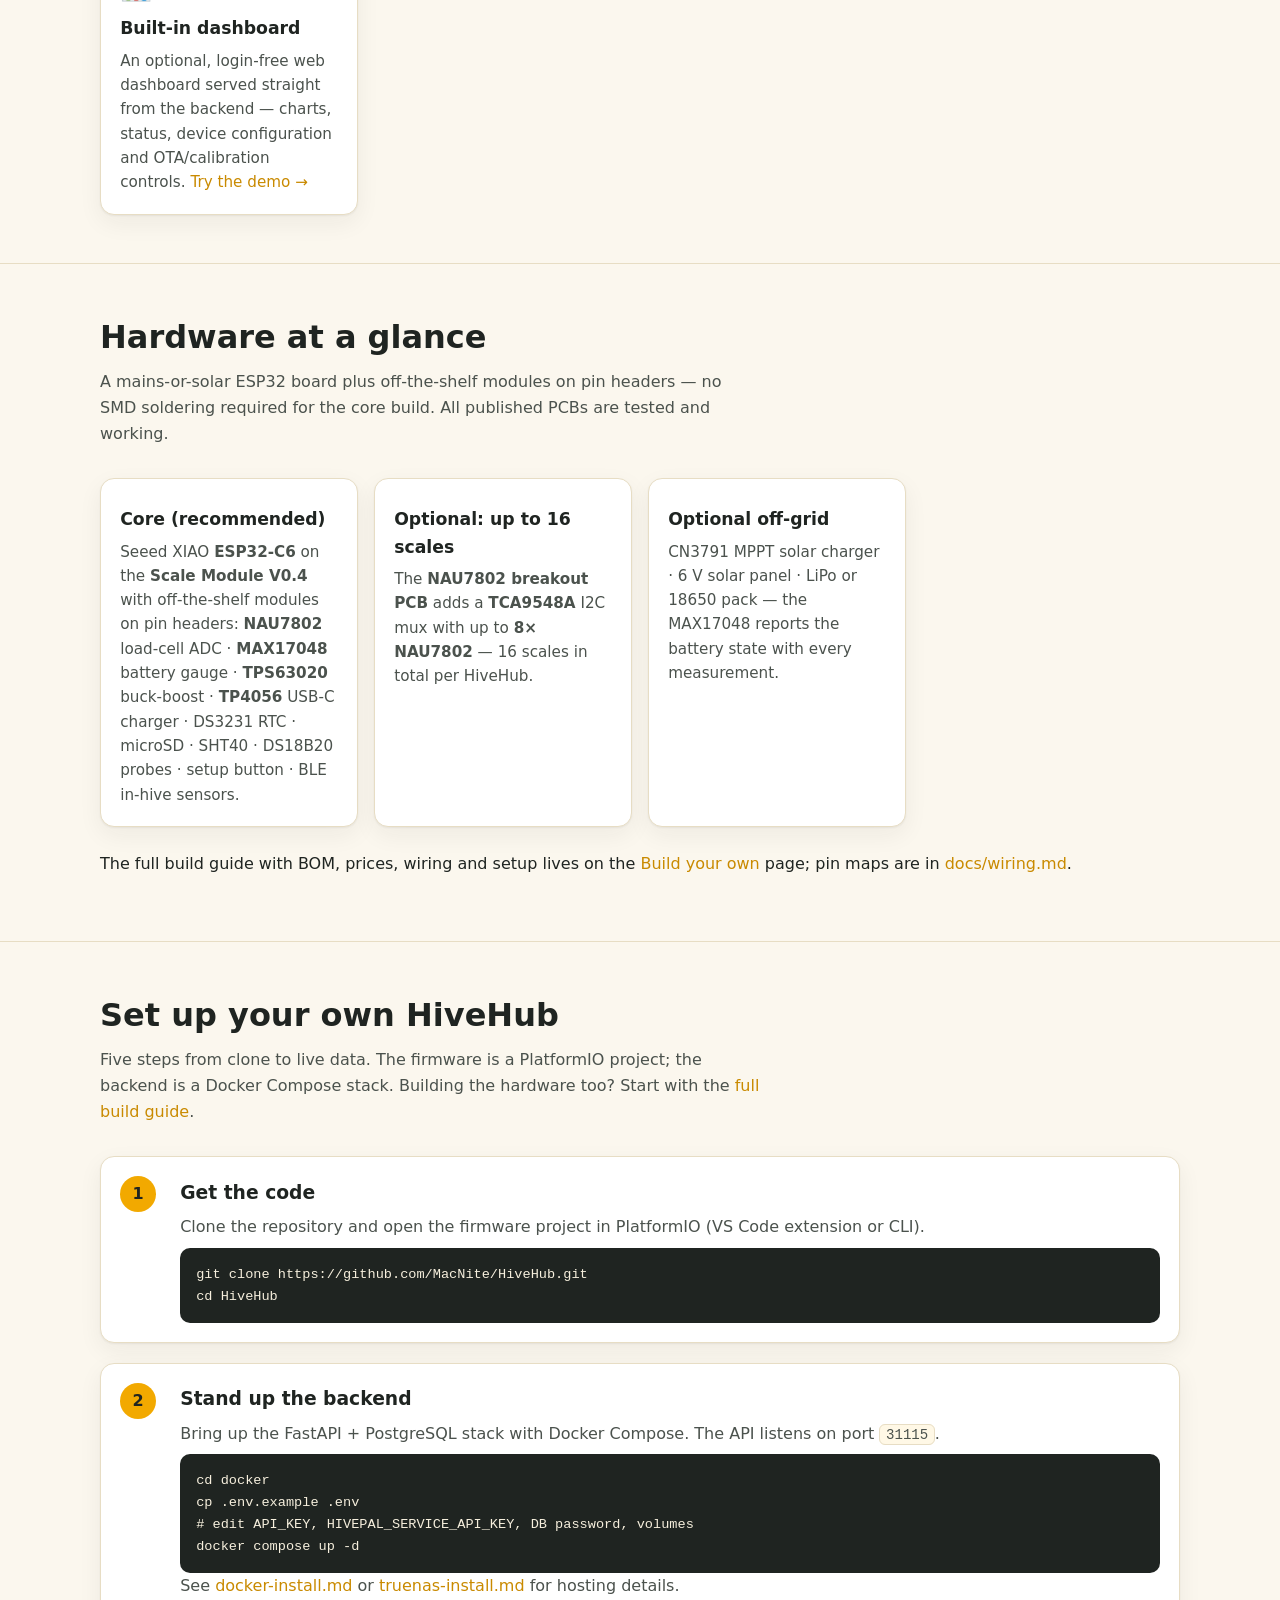
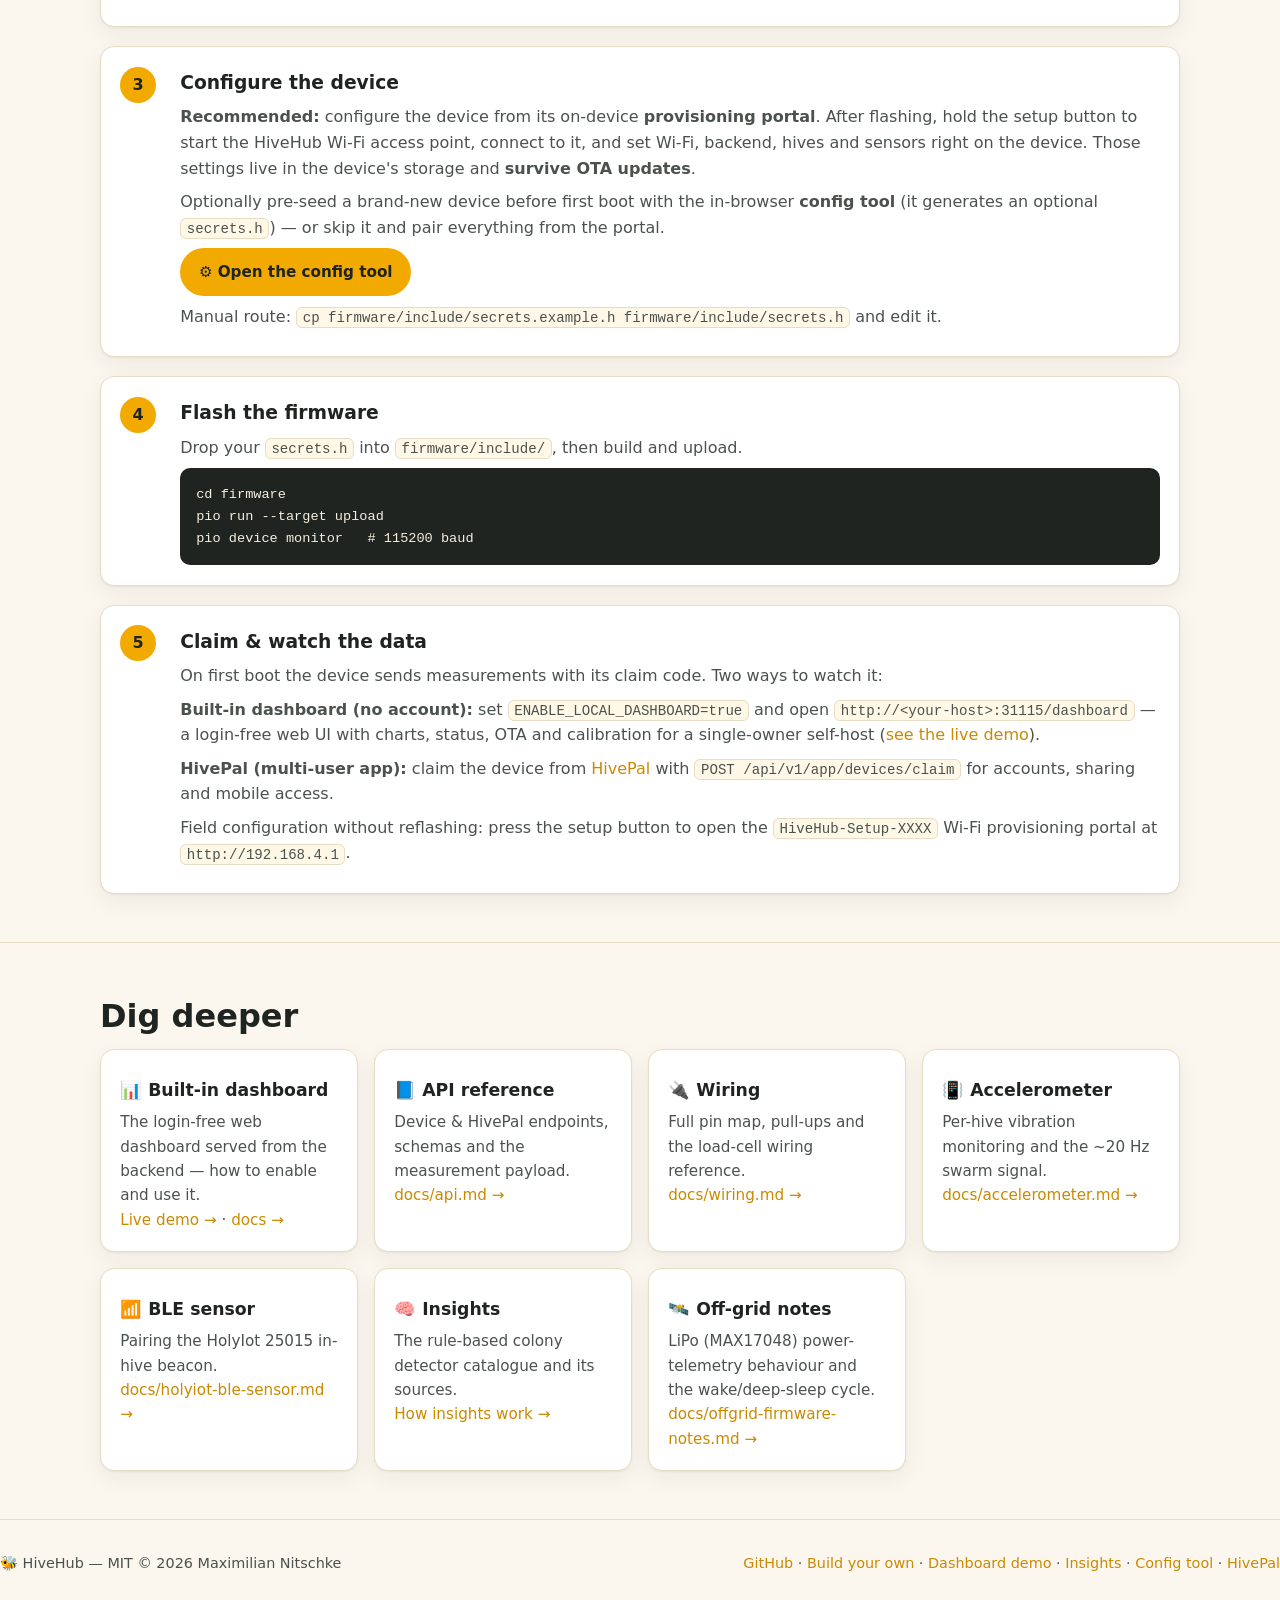
==== commit a212cf47: "Rework build-your-own guide, rebrand to 16 hives, remove INA219 from docs - website/build.html: full" ====
--- a/website/index.html
+++ b/website/index.html
@@ -3,8 +3,8 @@
 <head>
 <meta charset="utf-8" />
 <meta name="viewport" content="width=device-width, initial-scale=1" />
-<title>HiveHub — ESP32 data collector for up to 18 beehives</title>
-<meta name="description" content="HiveHub is an open-source ESP32 data collector for up to 18 beehives: weight, temperature, sound, vibration and power monitoring with a self-hosted FastAPI backend." />
+<title>HiveHub — ESP32 data collector for up to 16 beehives</title>
+<meta name="description" content="HiveHub is an open-source ESP32 data collector for up to 16 beehives: weight, temperature, sound, vibration and power monitoring with a self-hosted FastAPI backend." />
 <meta name="color-scheme" content="light dark" />
 <!-- Set the theme before the stylesheet paints, so there's no light flash. -->
 <script>
@@ -43,12 +43,12 @@
 <a id="top"></a>
 <section class="hero" style="border-top:none">
   <div class="wrap">
-    <span class="badge">⚠ Work in progress — PCBs are not yet field-tested</span>
-    <h1>Collect data from up to 18 beehives.<br>Self-hosted. Open source.</h1>
+    <span class="badge">✅ All published PCBs are tested and working</span>
+    <h1>Collect data from up to 16 beehives.<br>Self-hosted. Open source.</h1>
     <p class="lead">
       HiveHub is an ESP32-based data collector for beehive sensors and scales. It
       tracks weight, temperature, humidity, in-hive sound and vibration, and power
-      state for up to 18 hives per ESP32, and sends everything to your own
+      state for up to 16 hives per ESP32, and sends everything to your own
       FastAPI + PostgreSQL backend.
     </p>
     <div class="cta">
@@ -63,15 +63,15 @@
 <section id="features">
   <div class="wrap">
     <h2>What it measures</h2>
-    <p class="sub">Up to 18 hives per ESP32. Every sensor below is optional and
+    <p class="sub">Up to 16 hives per ESP32. Every sensor below is optional and
        compiled in per device — start with weight and add the rest as you build.</p>
     <div class="grid">
-      <div class="card"><div class="ico">⚖️</div><h3>Up to 18 scales</h3><p>NAU7802 load-cell channels (I2C, with an optional mux — plus HX711 on the legacy board) give each colony its own scale — up to 18 hives per ESP32.</p></div>
+      <div class="card"><div class="ico">⚖️</div><h3>Up to 16 scales</h3><p>NAU7802 load-cell channels (I2C, with an optional TCA9548A mux on the breakout PCB) give each colony its own scale — up to 16 hives per ESP32.</p></div>
       <div class="card"><div class="ico">🌡️</div><h3>Per-hive temperature</h3><p>DS18B20 probes on a shared 1-Wire bus, or an in-hive BLE sensor as an alternative source.</p></div>
       <div class="card"><div class="ico">🔊</div><h3>In-hive sound</h3><p>Stereo INMP441 I2S microphones with per-band FFT energy to catch piping and stress.</p></div>
       <div class="card"><div class="ico">📳</div><h3>Comb vibration</h3><p>An in-hive BLE sensor (e.g. HiveInside) captures the ~20 Hz pre-swarm signal microphones miss.</p></div>
       <div class="card"><div class="ico">💧</div><h3>Ambient T &amp; humidity</h3><p>An SHT4x on I2C records weather context alongside the hive readings.</p></div>
-      <div class="card"><div class="ico">🛰️</div><h3>Off-grid power telemetry</h3><p>Optional INA219 solar and MAX17048 LiPo fuel-gauge data for unattended deployments.</p></div>
+      <div class="card"><div class="ico">🛰️</div><h3>Off-grid power telemetry</h3><p>Optional MAX17048 LiPo fuel-gauge data (voltage, state-of-charge, alerts) for unattended deployments.</p></div>
       <div class="card"><div class="ico">📶</div><h3>BLE in-hive sensor</h3><p>Pair a HolyIot 25015 beacon (temp / humidity / pressure / accel) — no extra wiring.</p></div>
       <div class="card"><div class="ico">💾</div><h3>SD cache &amp; backup</h3><p>Local buffering when uploads fail, plus an append-only persistent measurement backup.</p></div>
       <div class="card"><div class="ico">🐝</div><h3>BeeCounter ready</h3><p>Optional entrance traffic counting of incoming and outgoing bees over I2C.</p></div>
@@ -89,13 +89,13 @@
     <p class="sub">A mains-or-solar ESP32 board plus off-the-shelf modules on pin headers —
        no SMD soldering required for the core build. All published PCBs are tested and working.</p>
     <div class="grid">
-      <div class="card"><h3>Core (recommended)</h3><p>Seeed XIAO <strong>ESP32-C6</strong> · <strong>NAU7802</strong> I2C load-cell channels (scale to 18 hives) · DS18B20 probes · SHT4x · DS3231 RTC · microSD module · setup button · BLE in-hive sensors. Legacy 30-pin ESP32 builds with HX711 + INMP441 mics remain supported.</p></div>
-      <div class="card"><h3>Optional off-grid</h3><p>INA219 solar telemetry · MAX17048 LiPo gauge · CN3791 solar charger · TPS63020 buck-boost · TP4056 · LiPo + solar panel.</p></div>
-      <div class="card"><h3>Boards</h3><p>KiCad <strong>ESP32-C6 Scale Module</strong> (recommended, central board) and the <strong>NAU7802 breakout</strong> for up to 16 wired scales — all tested and working, fabrication outputs included. A Power Module and the legacy 30-pin Scale Module round out the set.</p></div>
+      <div class="card"><h3>Core (recommended)</h3><p>Seeed XIAO <strong>ESP32-C6</strong> on the <strong>Scale Module V0.4</strong> with off-the-shelf modules on pin headers: <strong>NAU7802</strong> load-cell ADC · <strong>MAX17048</strong> battery gauge · <strong>TPS63020</strong> buck-boost · <strong>TP4056</strong> USB-C charger · DS3231 RTC · microSD · SHT40 · DS18B20 probes · setup button · BLE in-hive sensors.</p></div>
+      <div class="card"><h3>Optional: up to 16 scales</h3><p>The <strong>NAU7802 breakout PCB</strong> adds a <strong>TCA9548A</strong> I2C mux with up to <strong>8× NAU7802</strong> — 16 scales in total per HiveHub.</p></div>
+      <div class="card"><h3>Optional off-grid</h3><p>CN3791 MPPT solar charger · 6 V solar panel · LiPo or 18650 pack — the MAX17048 reports the battery state with every measurement.</p></div>
     </div>
     <p style="margin-top:1.5rem">
-      Full pin mapping, wiring diagrams and the BOM live in the
-      <a href="https://github.com/MacNite/HiveHub#hardware">repository README</a> and
+      The full build guide with BOM, prices, wiring and setup lives on the
+      <a href="build.html">Build your own</a> page; pin maps are in
       <a href="https://github.com/MacNite/HiveHub/blob/main/docs/wiring.md">docs/wiring.md</a>.
     </p>
   </div>
@@ -105,7 +105,8 @@
   <div class="wrap">
     <h2>Set up your own HiveHub</h2>
     <p class="sub">Five steps from clone to live data. The firmware is a PlatformIO project;
-       the backend is a Docker Compose stack.</p>
+       the backend is a Docker Compose stack. Building the hardware too? Start with the
+       <a href="build.html">full build guide</a>.</p>
     <div class="steps">
 
       <div class="step"><div class="n">1</div><div>
@@ -156,7 +157,7 @@
         <p><strong>HivePal (multi-user app):</strong> claim the device from
            <a href="https://github.com/martinhrvn/hive-pal">HivePal</a> with
            <code>POST /api/v1/app/devices/claim</code> for accounts, sharing and mobile access.</p>
-        <p class="muted">Field configuration without reflashing: press the setup button (GPIO27) to open the
+        <p class="muted">Field configuration without reflashing: press the setup button to open the
            <code>HiveHub-Setup-XXXX</code> Wi-Fi provisioning portal at <code>http://192.168.4.1</code>.</p>
       </div></div>
 
@@ -174,7 +175,7 @@
       <div class="card"><h3>📳 Accelerometer</h3><p>Per-hive vibration monitoring and the ~20 Hz swarm signal.</p><p><a href="https://github.com/MacNite/HiveHub/blob/main/docs/accelerometer.md">docs/accelerometer.md →</a></p></div>
       <div class="card"><h3>📶 BLE sensor</h3><p>Pairing the HolyIot 25015 in-hive beacon.</p><p><a href="https://github.com/MacNite/HiveHub/blob/main/docs/holyiot-ble-sensor.md">docs/holyiot-ble-sensor.md →</a></p></div>
       <div class="card"><h3>🧠 Insights</h3><p>The rule-based colony detector catalogue and its sources.</p><p><a href="insights.html">How insights work →</a></p></div>
-      <div class="card"><h3>🛰️ Off-grid notes</h3><p>Solar (INA219) and LiPo (MAX17048) power-telemetry behaviour.</p><p><a href="https://github.com/MacNite/HiveHub/blob/main/docs/offgrid-firmware-notes.md">docs/offgrid-firmware-notes.md →</a></p></div>
+      <div class="card"><h3>🛰️ Off-grid notes</h3><p>LiPo (MAX17048) power-telemetry behaviour and the wake/deep-sleep cycle.</p><p><a href="https://github.com/MacNite/HiveHub/blob/main/docs/offgrid-firmware-notes.md">docs/offgrid-firmware-notes.md →</a></p></div>
     </div>
   </div>
 </section>
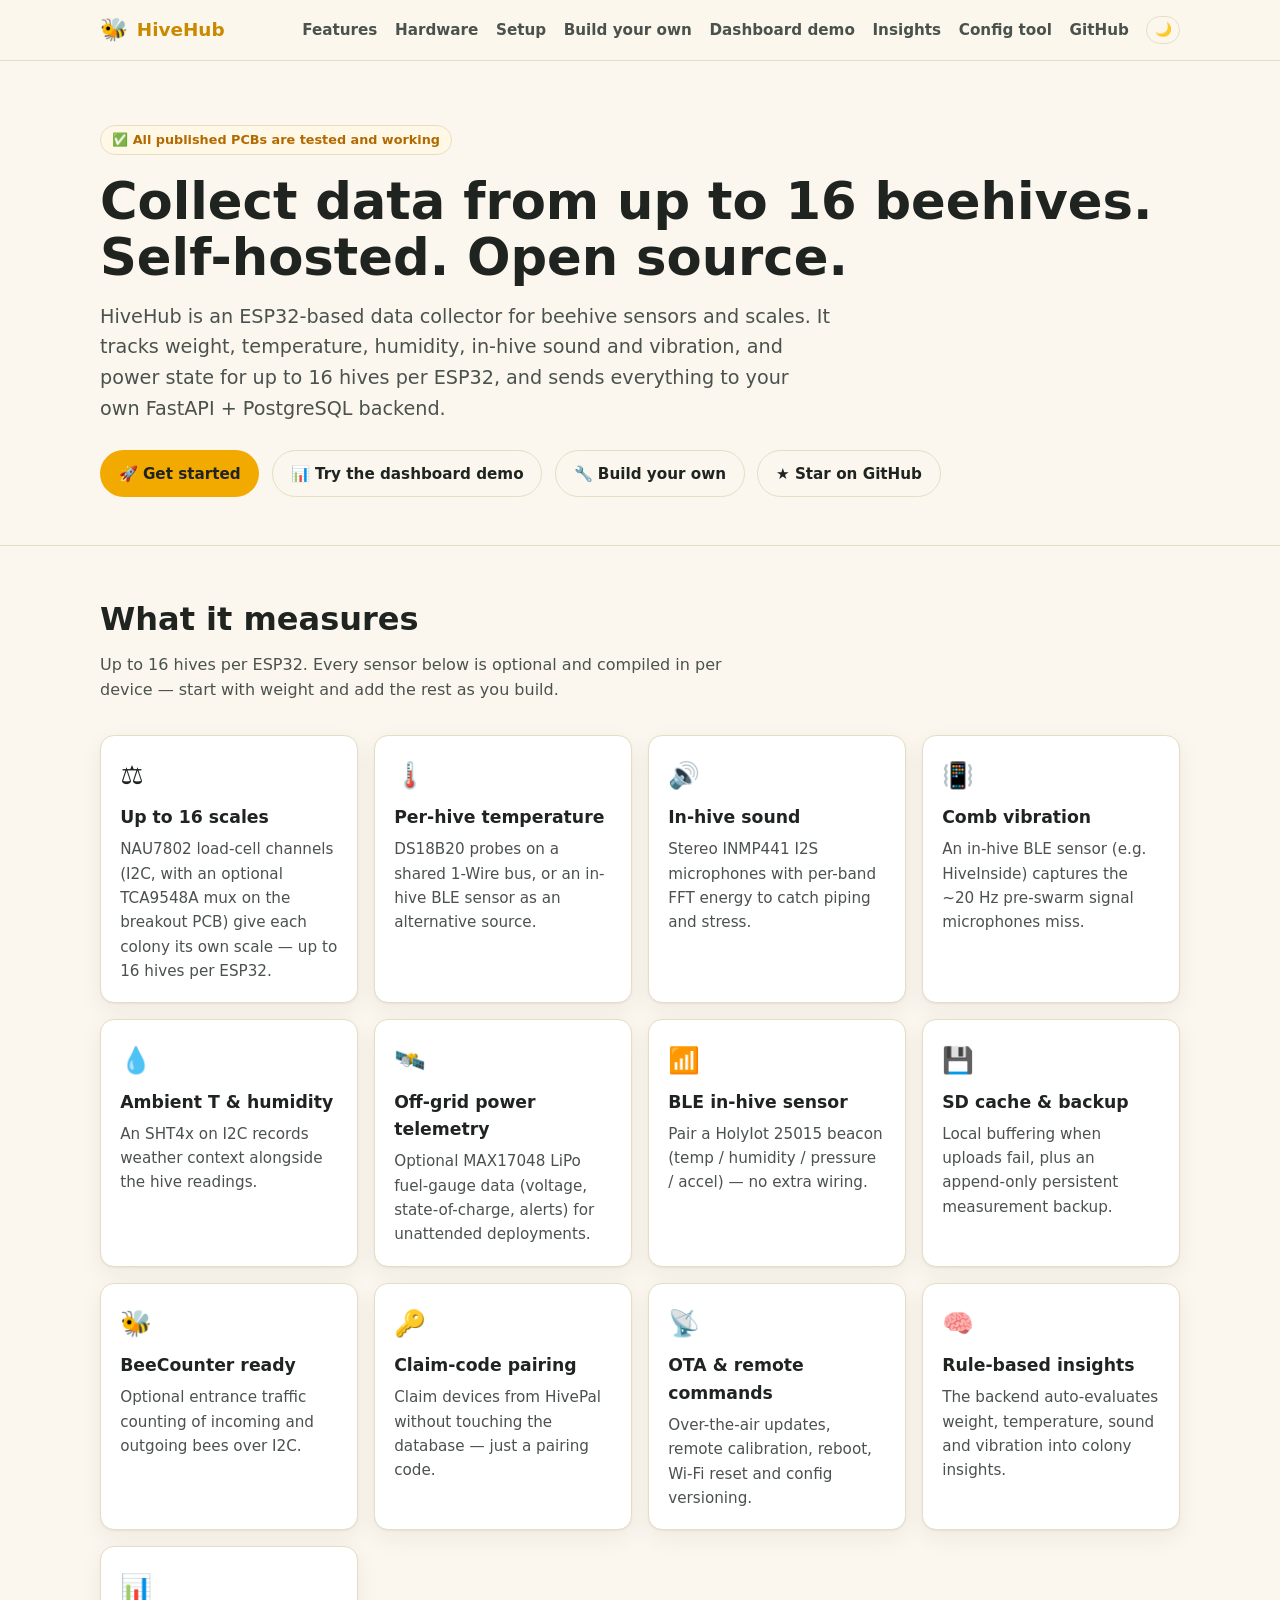
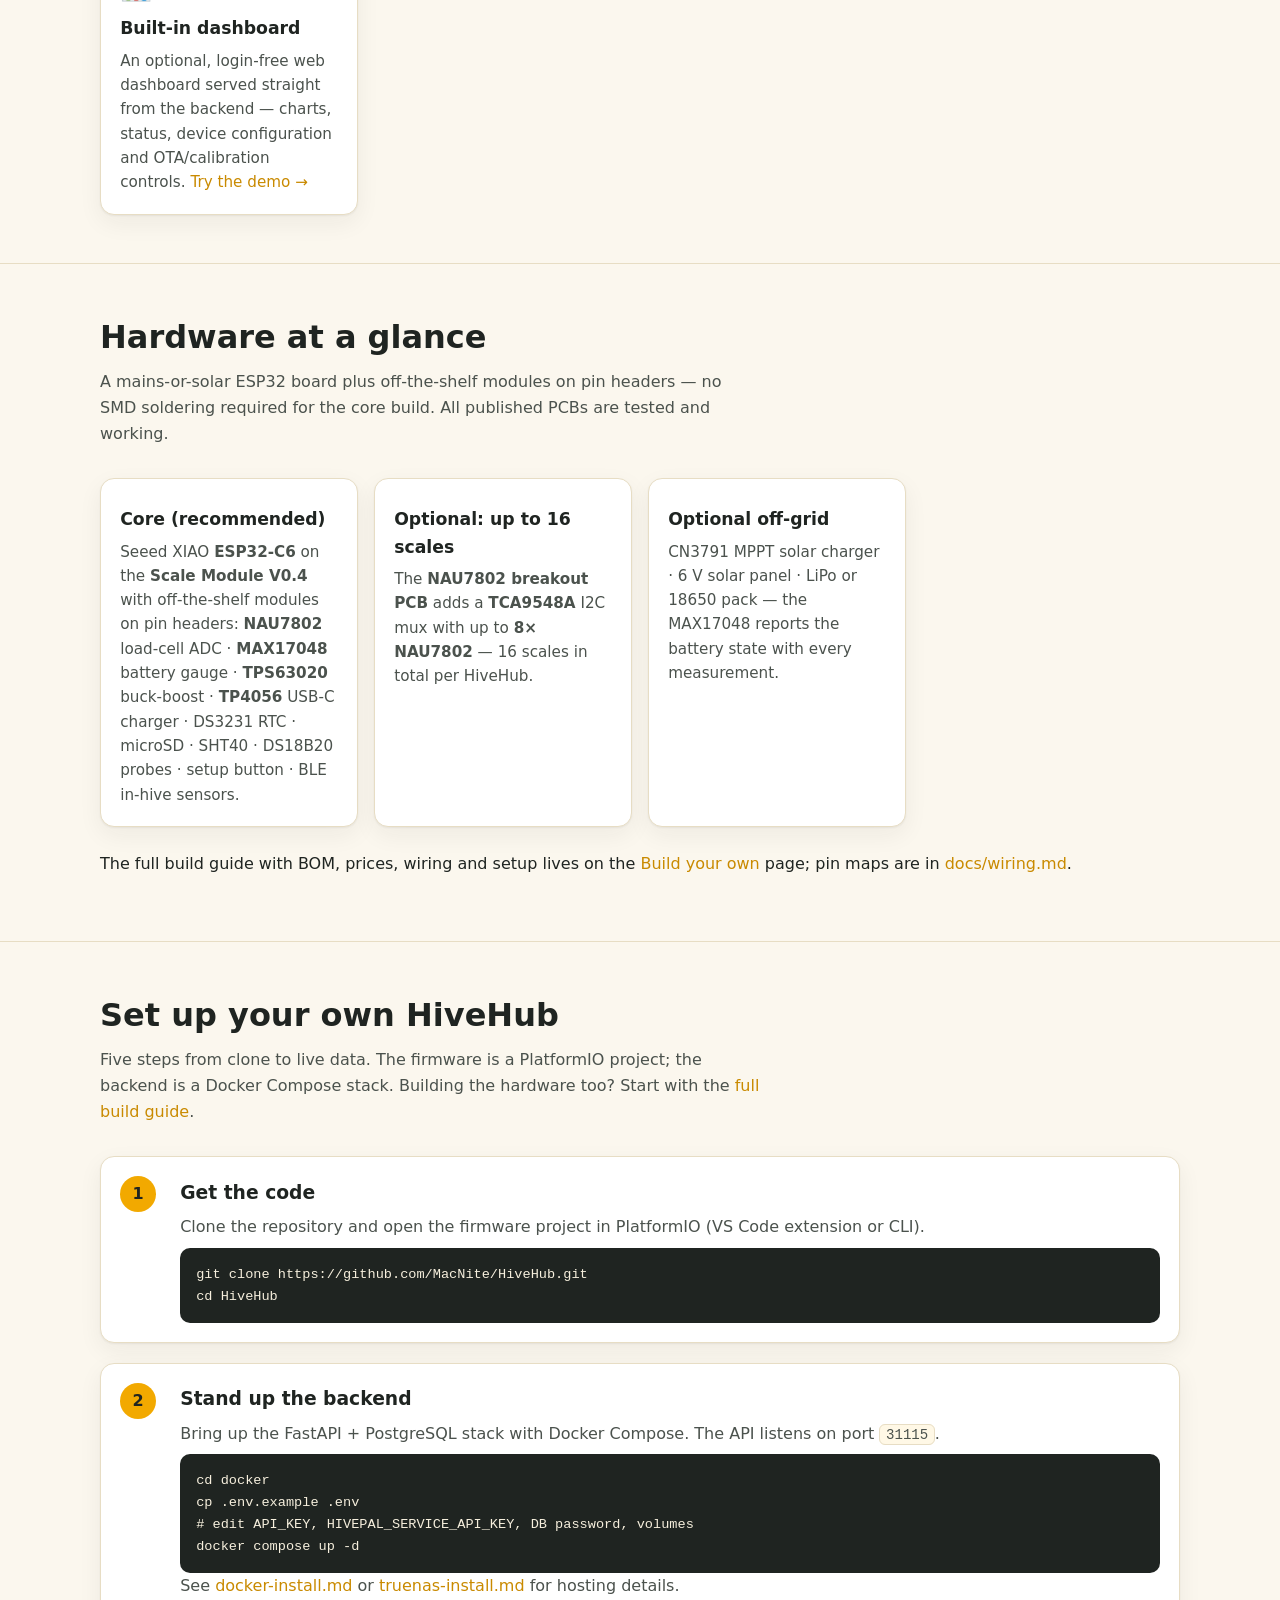
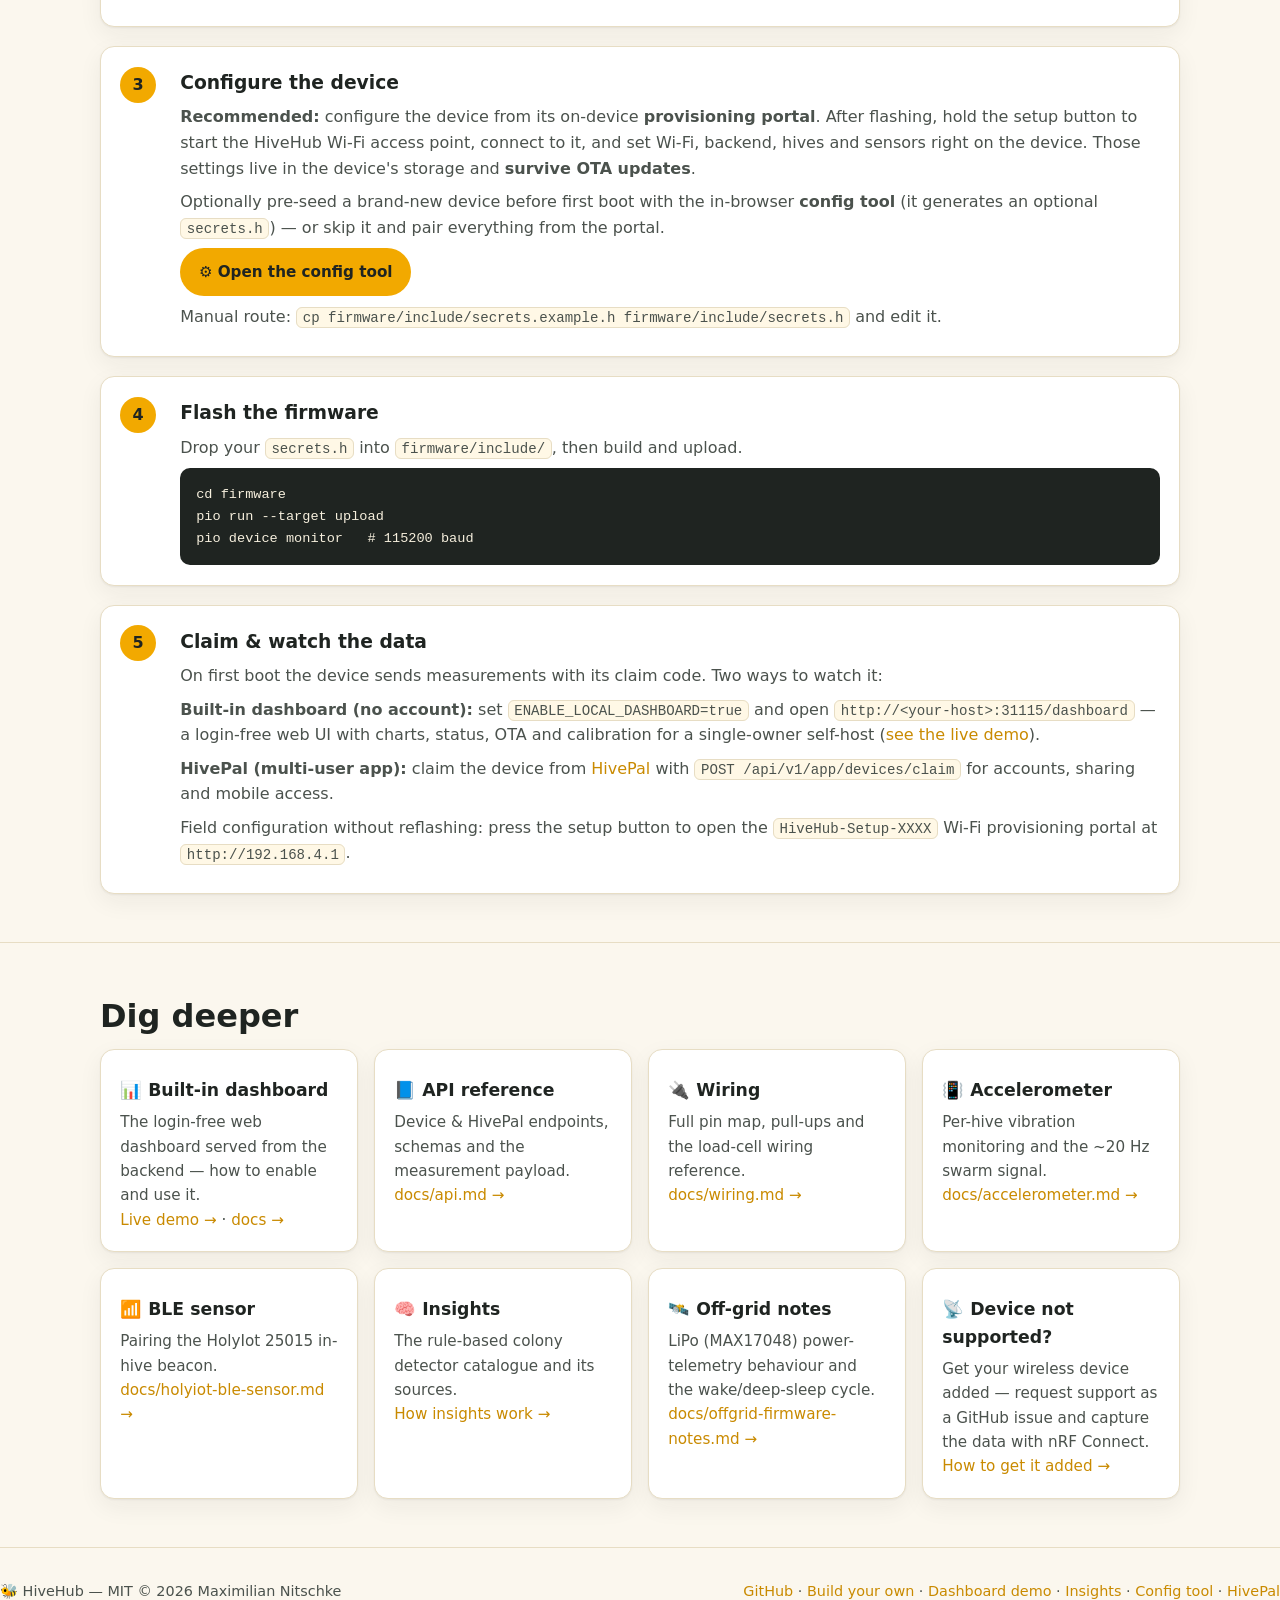
==== commit 07d95614: "docs+website: add "my device is not supported yet" guide Add a guide covering what to do when a wire" ====
--- a/website/index.html
+++ b/website/index.html
@@ -176,6 +176,7 @@
       <div class="card"><h3>📶 BLE sensor</h3><p>Pairing the HolyIot 25015 in-hive beacon.</p><p><a href="https://github.com/MacNite/HiveHub/blob/main/docs/holyiot-ble-sensor.md">docs/holyiot-ble-sensor.md →</a></p></div>
       <div class="card"><h3>🧠 Insights</h3><p>The rule-based colony detector catalogue and its sources.</p><p><a href="insights.html">How insights work →</a></p></div>
       <div class="card"><h3>🛰️ Off-grid notes</h3><p>LiPo (MAX17048) power-telemetry behaviour and the wake/deep-sleep cycle.</p><p><a href="https://github.com/MacNite/HiveHub/blob/main/docs/offgrid-firmware-notes.md">docs/offgrid-firmware-notes.md →</a></p></div>
+      <div class="card"><h3>📡 Device not supported?</h3><p>Get your wireless device added — request support as a GitHub issue and capture the data with nRF Connect.</p><p><a href="device-support.html">How to get it added →</a></p></div>
     </div>
   </div>
 </section>
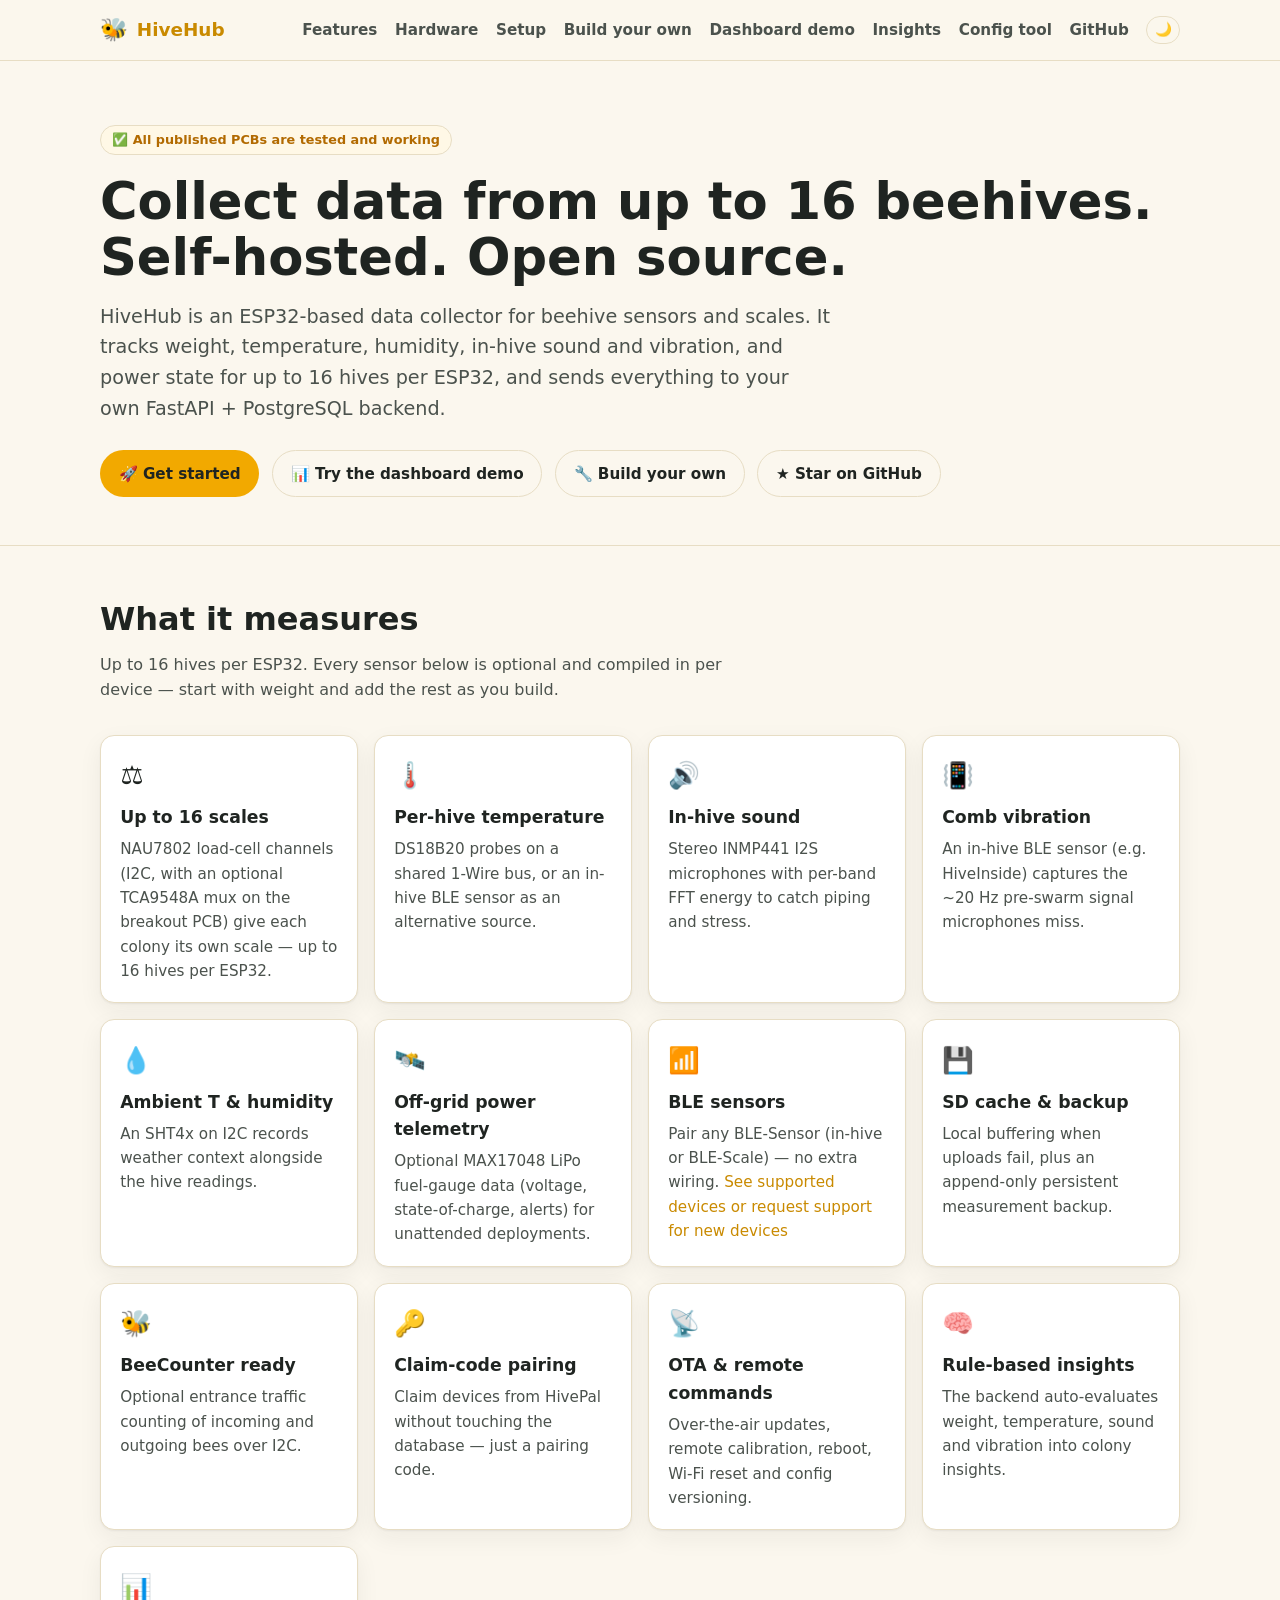
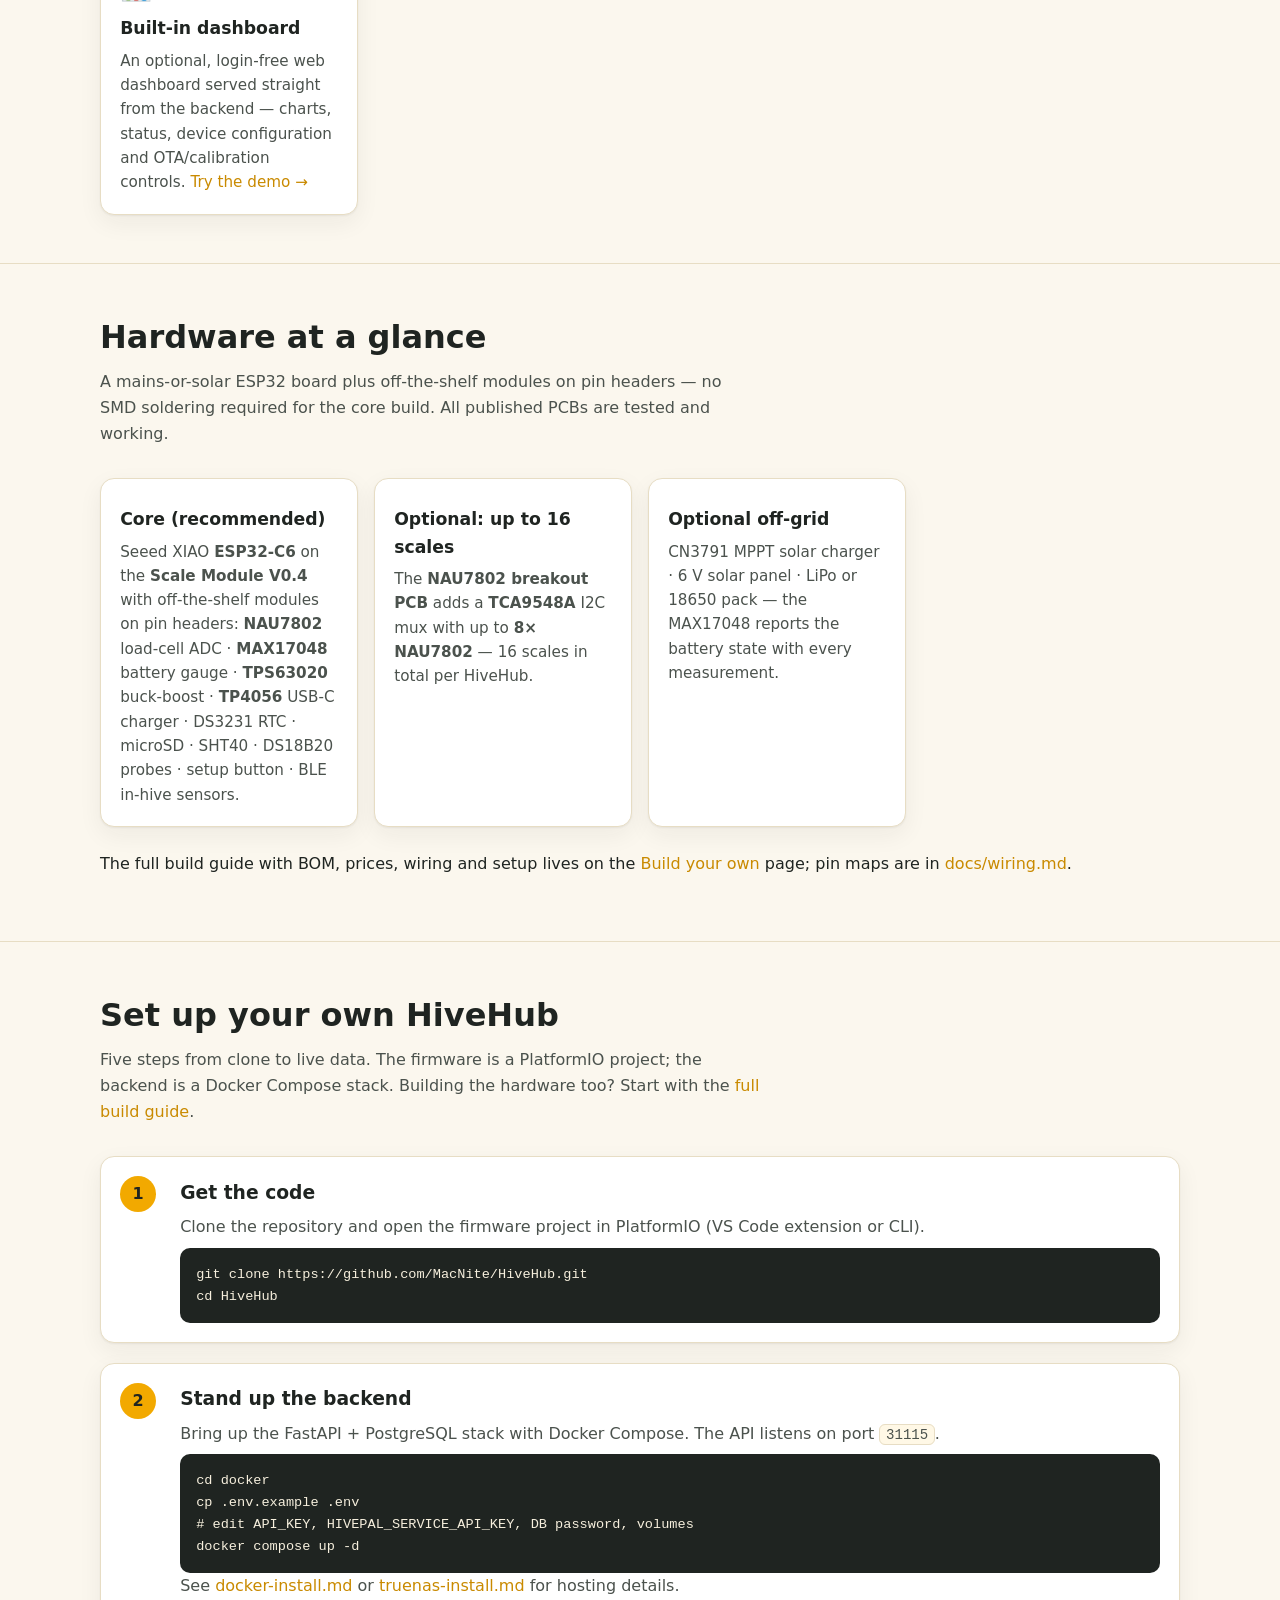
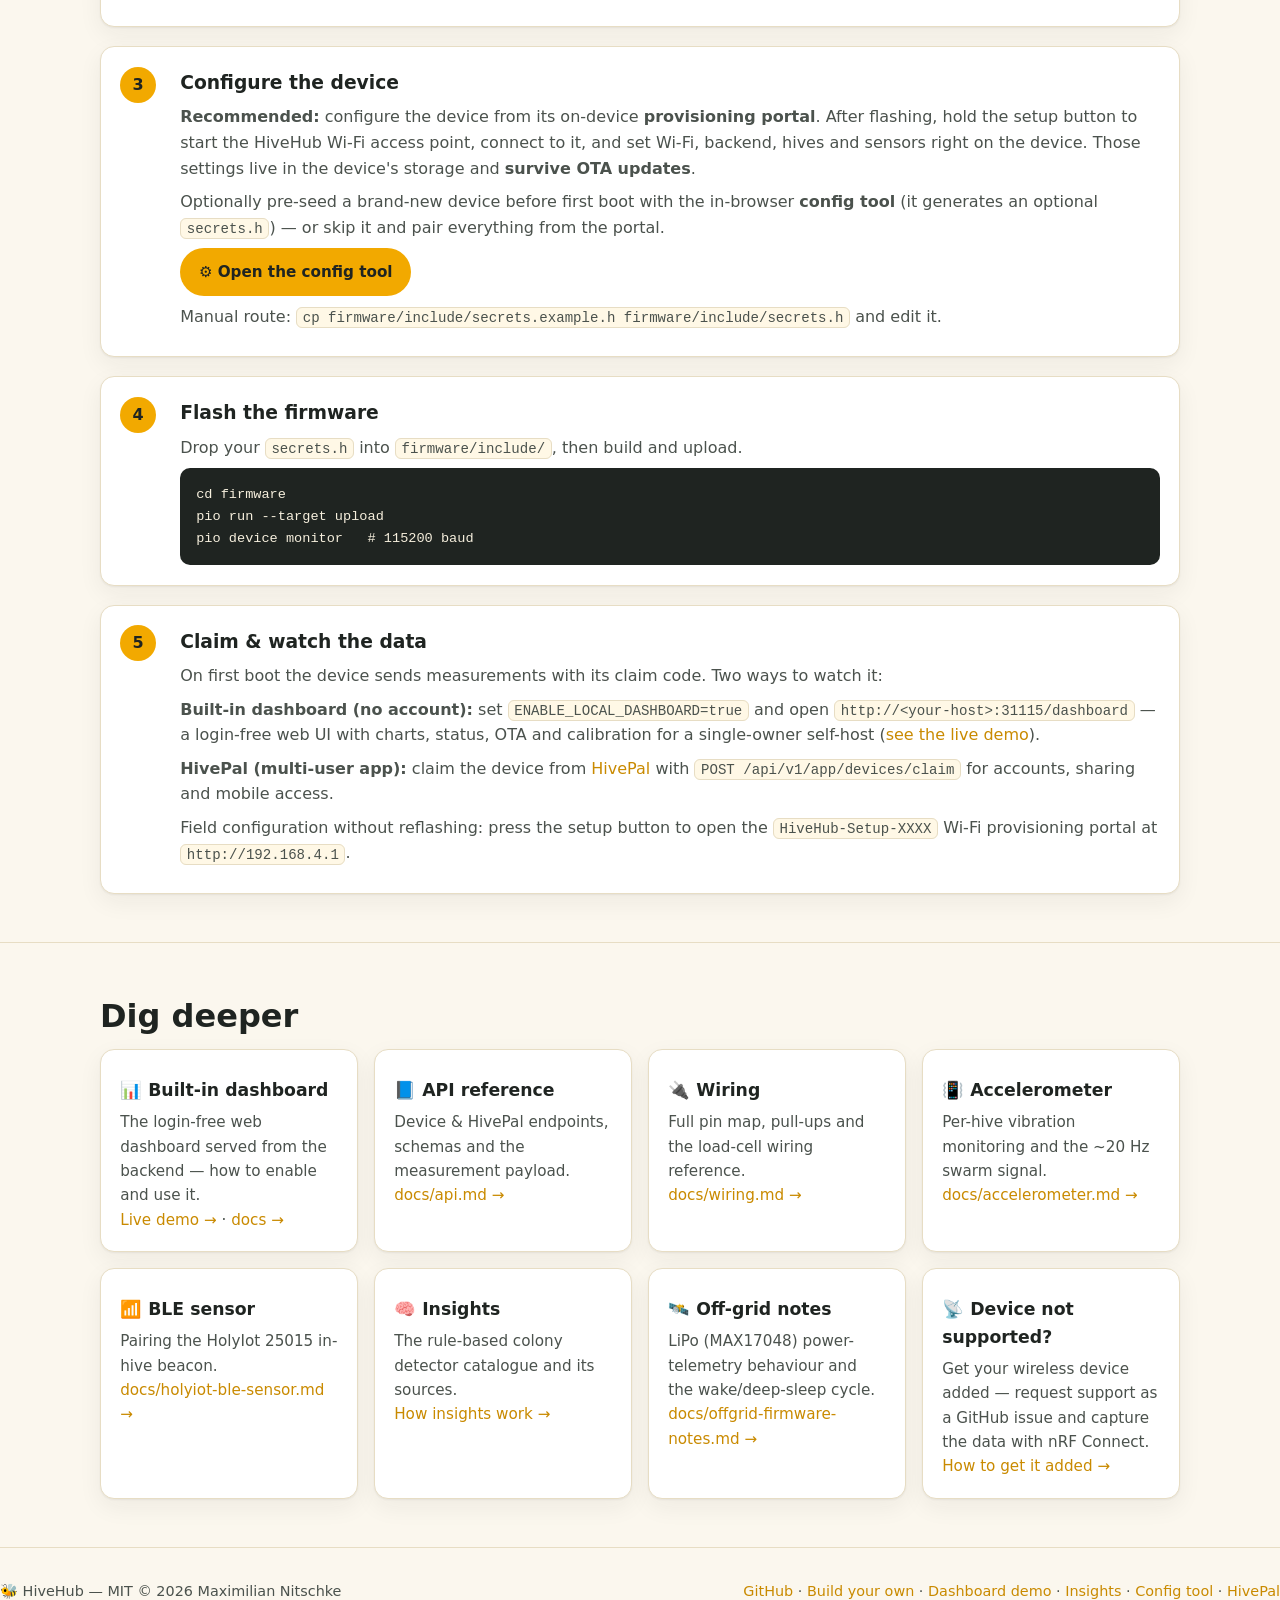
==== commit 617b7ed4: "updated for supported devices" ====
--- a/website/index.html
+++ b/website/index.html
@@ -72,7 +72,7 @@
       <div class="card"><div class="ico">📳</div><h3>Comb vibration</h3><p>An in-hive BLE sensor (e.g. HiveInside) captures the ~20 Hz pre-swarm signal microphones miss.</p></div>
       <div class="card"><div class="ico">💧</div><h3>Ambient T &amp; humidity</h3><p>An SHT4x on I2C records weather context alongside the hive readings.</p></div>
       <div class="card"><div class="ico">🛰️</div><h3>Off-grid power telemetry</h3><p>Optional MAX17048 LiPo fuel-gauge data (voltage, state-of-charge, alerts) for unattended deployments.</p></div>
-      <div class="card"><div class="ico">📶</div><h3>BLE in-hive sensor</h3><p>Pair a HolyIot 25015 beacon (temp / humidity / pressure / accel) — no extra wiring.</p></div>
+      <div class="card"><div class="ico">📶</div><h3>BLE sensors</h3><p>Pair any BLE-Sensor (in-hive or BLE-Scale) — no extra wiring. <a href="device-support.html">See supported devices or request support for new devices</a></p></div>
       <div class="card"><div class="ico">💾</div><h3>SD cache &amp; backup</h3><p>Local buffering when uploads fail, plus an append-only persistent measurement backup.</p></div>
       <div class="card"><div class="ico">🐝</div><h3>BeeCounter ready</h3><p>Optional entrance traffic counting of incoming and outgoing bees over I2C.</p></div>
       <div class="card"><div class="ico">🔑</div><h3>Claim-code pairing</h3><p>Claim devices from HivePal without touching the database — just a pairing code.</p></div>
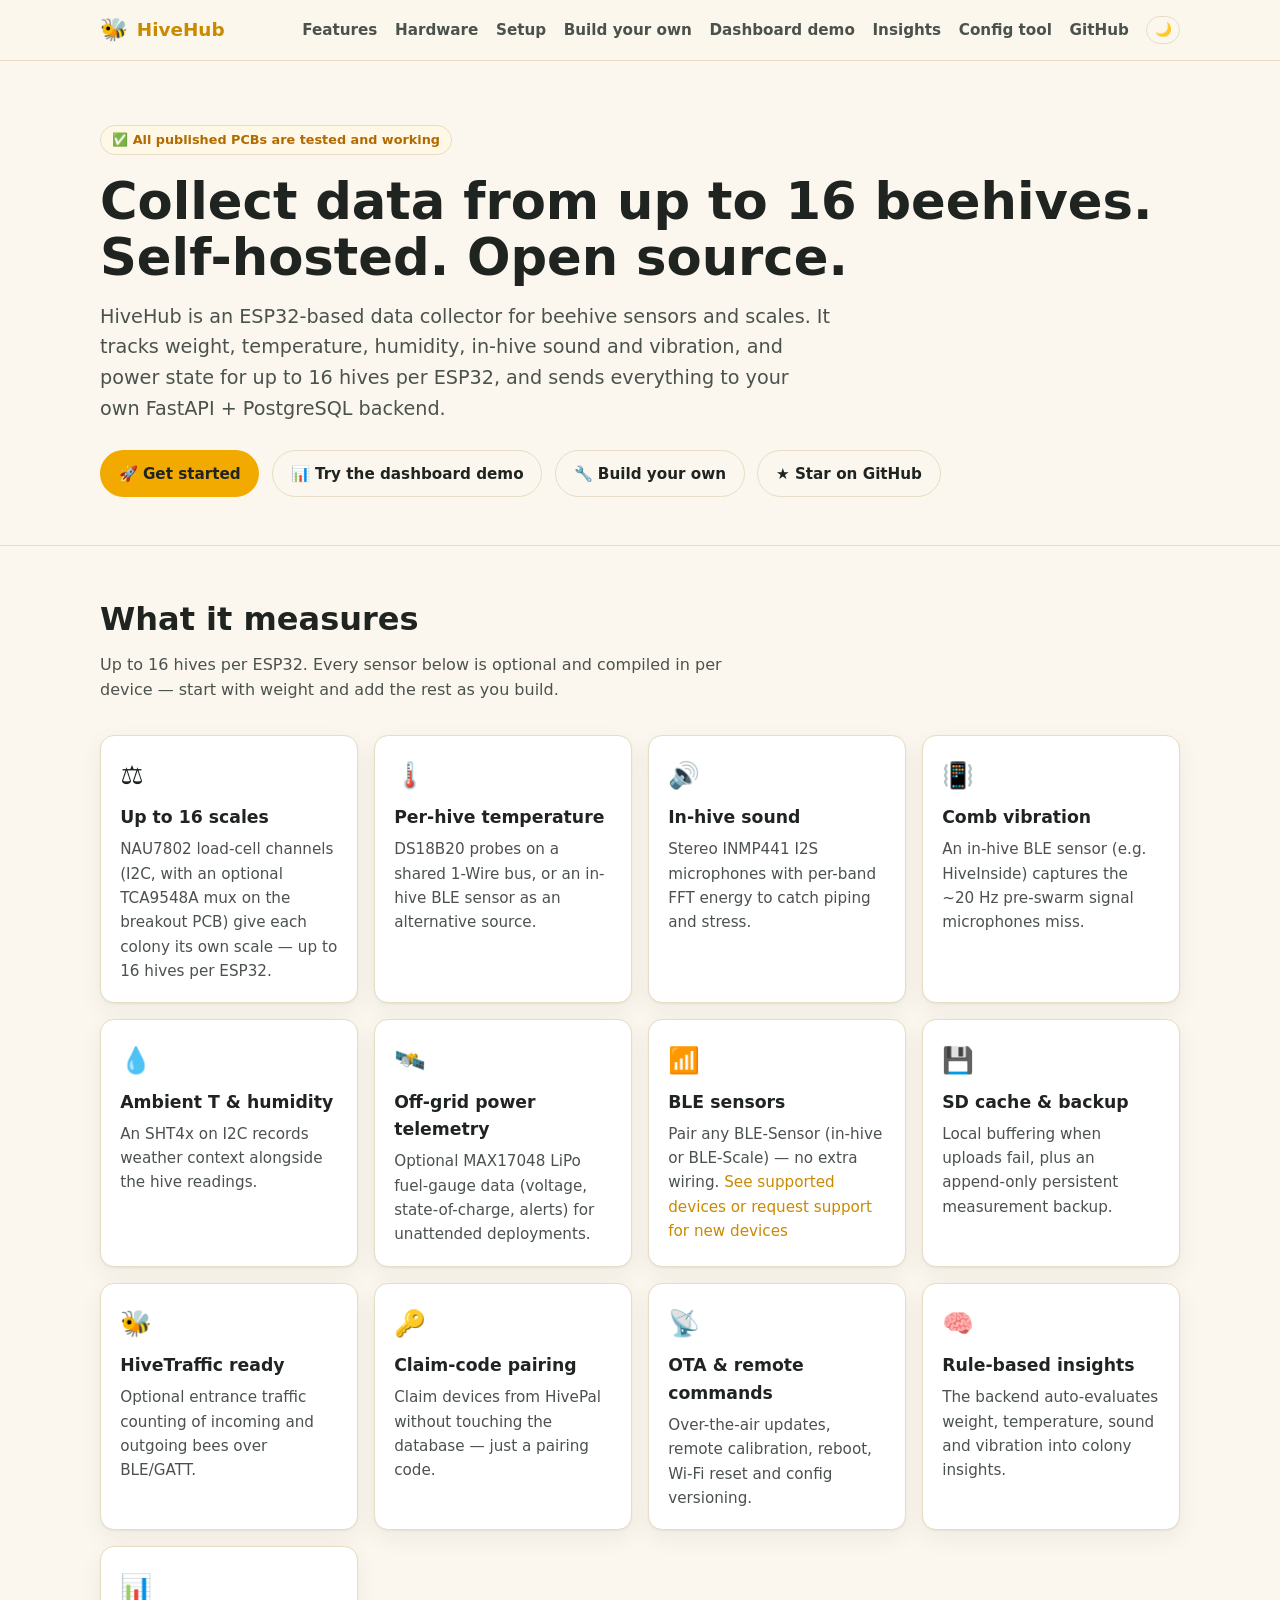
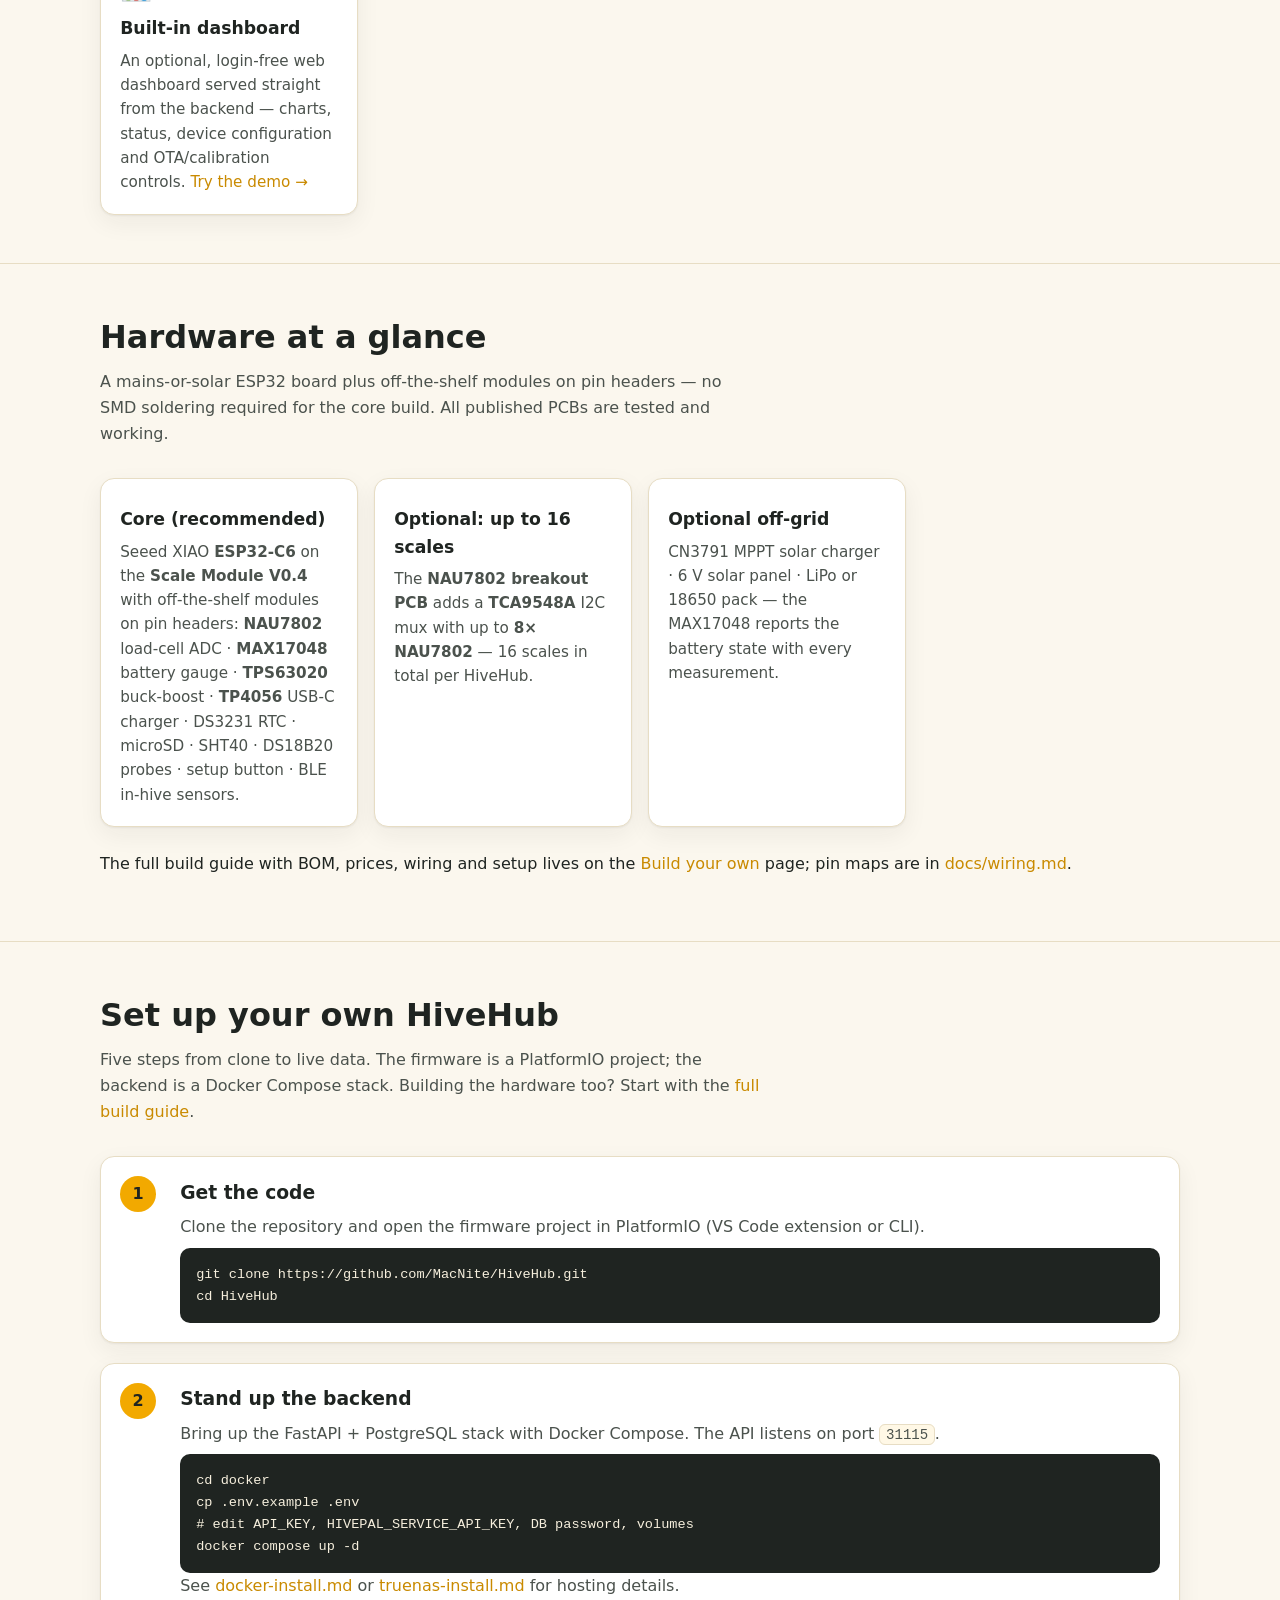
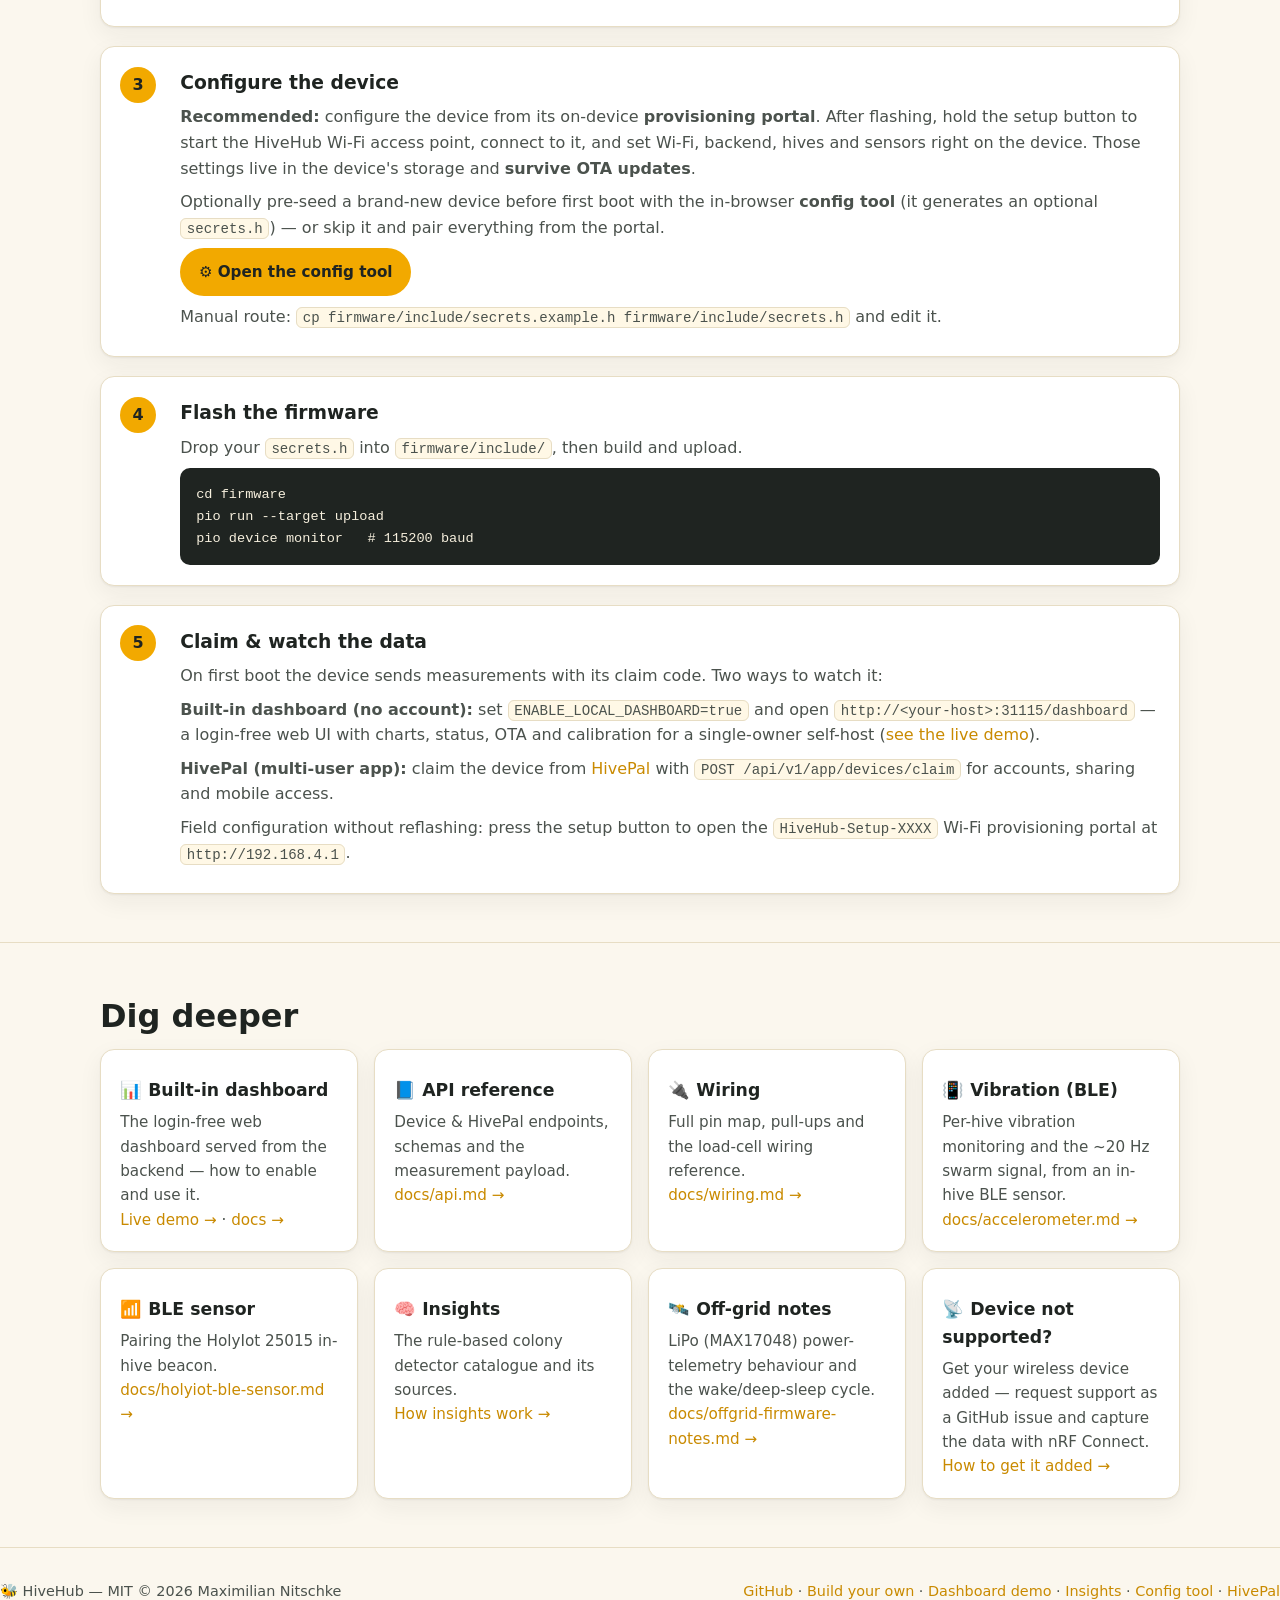
==== commit dee6cf0f: "I2C reliability + data-integrity refactor; remove wired I2C BeeCounter Harden the shared-bus I2C pat" ====
--- a/website/index.html
+++ b/website/index.html
@@ -74,7 +74,7 @@
       <div class="card"><div class="ico">🛰️</div><h3>Off-grid power telemetry</h3><p>Optional MAX17048 LiPo fuel-gauge data (voltage, state-of-charge, alerts) for unattended deployments.</p></div>
       <div class="card"><div class="ico">📶</div><h3>BLE sensors</h3><p>Pair any BLE-Sensor (in-hive or BLE-Scale) — no extra wiring. <a href="device-support.html">See supported devices or request support for new devices</a></p></div>
       <div class="card"><div class="ico">💾</div><h3>SD cache &amp; backup</h3><p>Local buffering when uploads fail, plus an append-only persistent measurement backup.</p></div>
-      <div class="card"><div class="ico">🐝</div><h3>BeeCounter ready</h3><p>Optional entrance traffic counting of incoming and outgoing bees over I2C.</p></div>
+      <div class="card"><div class="ico">🐝</div><h3>HiveTraffic ready</h3><p>Optional entrance traffic counting of incoming and outgoing bees over BLE/GATT.</p></div>
       <div class="card"><div class="ico">🔑</div><h3>Claim-code pairing</h3><p>Claim devices from HivePal without touching the database — just a pairing code.</p></div>
       <div class="card"><div class="ico">📡</div><h3>OTA &amp; remote commands</h3><p>Over-the-air updates, remote calibration, reboot, Wi-Fi reset and config versioning.</p></div>
       <div class="card"><div class="ico">🧠</div><h3>Rule-based insights</h3><p>The backend auto-evaluates weight, temperature, sound and vibration into colony insights.</p></div>
@@ -172,7 +172,7 @@
       <div class="card"><h3>📊 Built-in dashboard</h3><p>The login-free web dashboard served from the backend — how to enable and use it.</p><p><a href="dashboard-demo/">Live demo →</a> · <a href="https://github.com/MacNite/HiveHub/blob/main/server/dashboard/README.md">docs →</a></p></div>
       <div class="card"><h3>📘 API reference</h3><p>Device &amp; HivePal endpoints, schemas and the measurement payload.</p><p><a href="https://github.com/MacNite/HiveHub/blob/main/docs/api.md">docs/api.md →</a></p></div>
       <div class="card"><h3>🔌 Wiring</h3><p>Full pin map, pull-ups and the load-cell wiring reference.</p><p><a href="https://github.com/MacNite/HiveHub/blob/main/docs/wiring.md">docs/wiring.md →</a></p></div>
-      <div class="card"><h3>📳 Accelerometer</h3><p>Per-hive vibration monitoring and the ~20 Hz swarm signal.</p><p><a href="https://github.com/MacNite/HiveHub/blob/main/docs/accelerometer.md">docs/accelerometer.md →</a></p></div>
+      <div class="card"><h3>📳 Vibration (BLE)</h3><p>Per-hive vibration monitoring and the ~20 Hz swarm signal, from an in-hive BLE sensor.</p><p><a href="https://github.com/MacNite/HiveHub/blob/main/docs/accelerometer.md">docs/accelerometer.md →</a></p></div>
       <div class="card"><h3>📶 BLE sensor</h3><p>Pairing the HolyIot 25015 in-hive beacon.</p><p><a href="https://github.com/MacNite/HiveHub/blob/main/docs/holyiot-ble-sensor.md">docs/holyiot-ble-sensor.md →</a></p></div>
       <div class="card"><h3>🧠 Insights</h3><p>The rule-based colony detector catalogue and its sources.</p><p><a href="insights.html">How insights work →</a></p></div>
       <div class="card"><h3>🛰️ Off-grid notes</h3><p>LiPo (MAX17048) power-telemetry behaviour and the wake/deep-sleep cycle.</p><p><a href="https://github.com/MacNite/HiveHub/blob/main/docs/offgrid-firmware-notes.md">docs/offgrid-firmware-notes.md →</a></p></div>
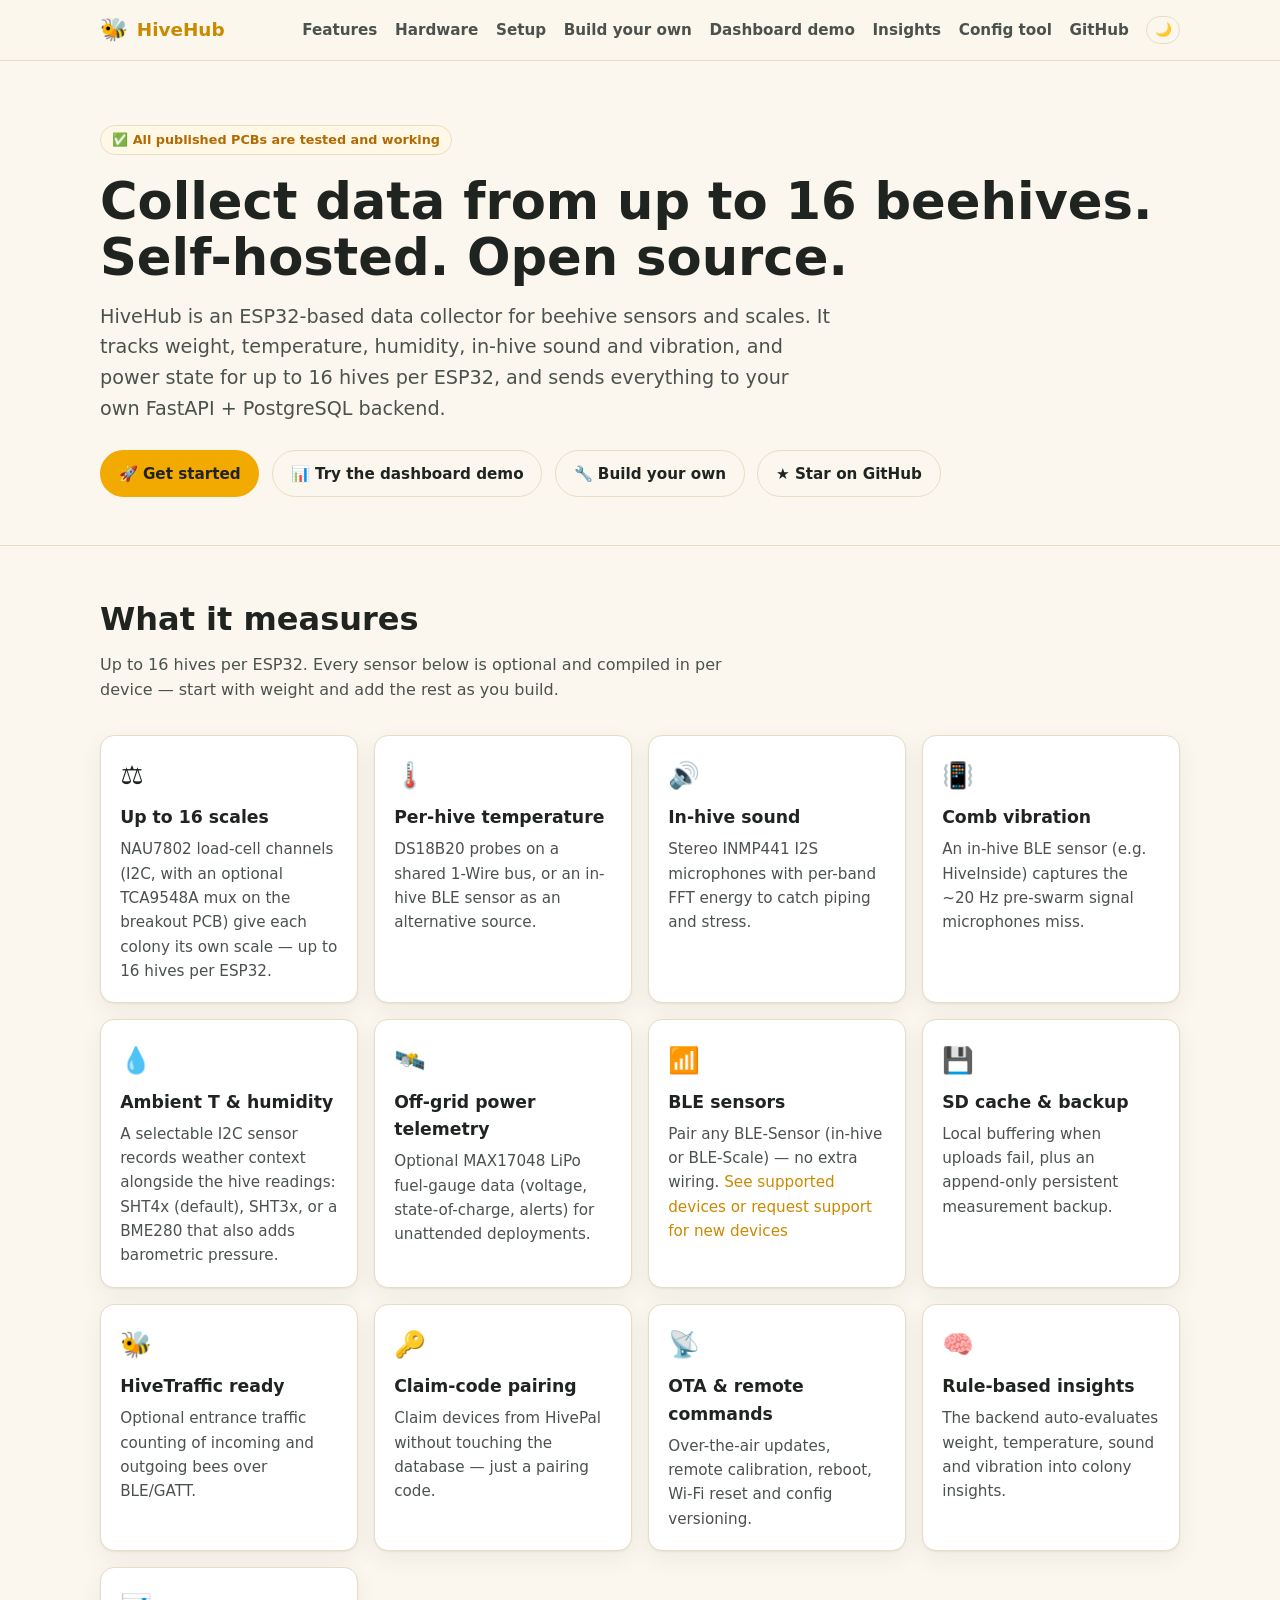
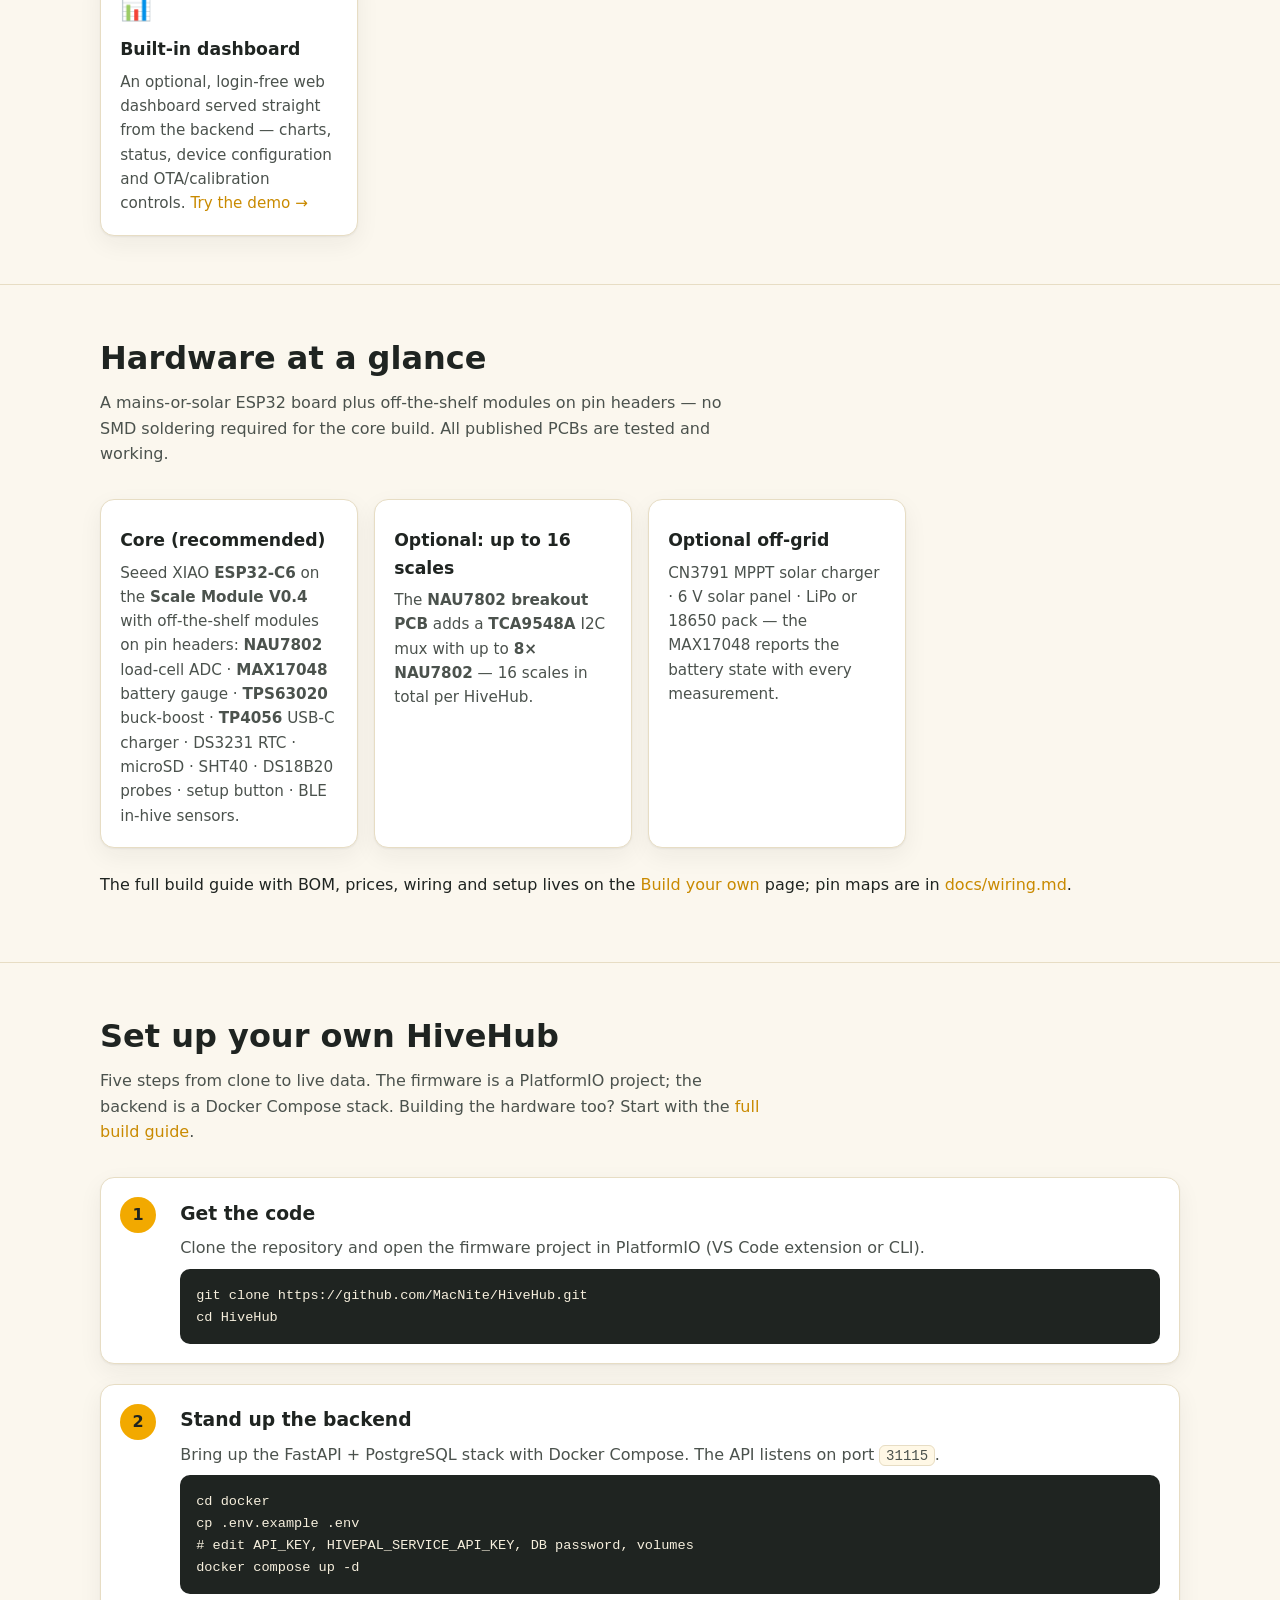
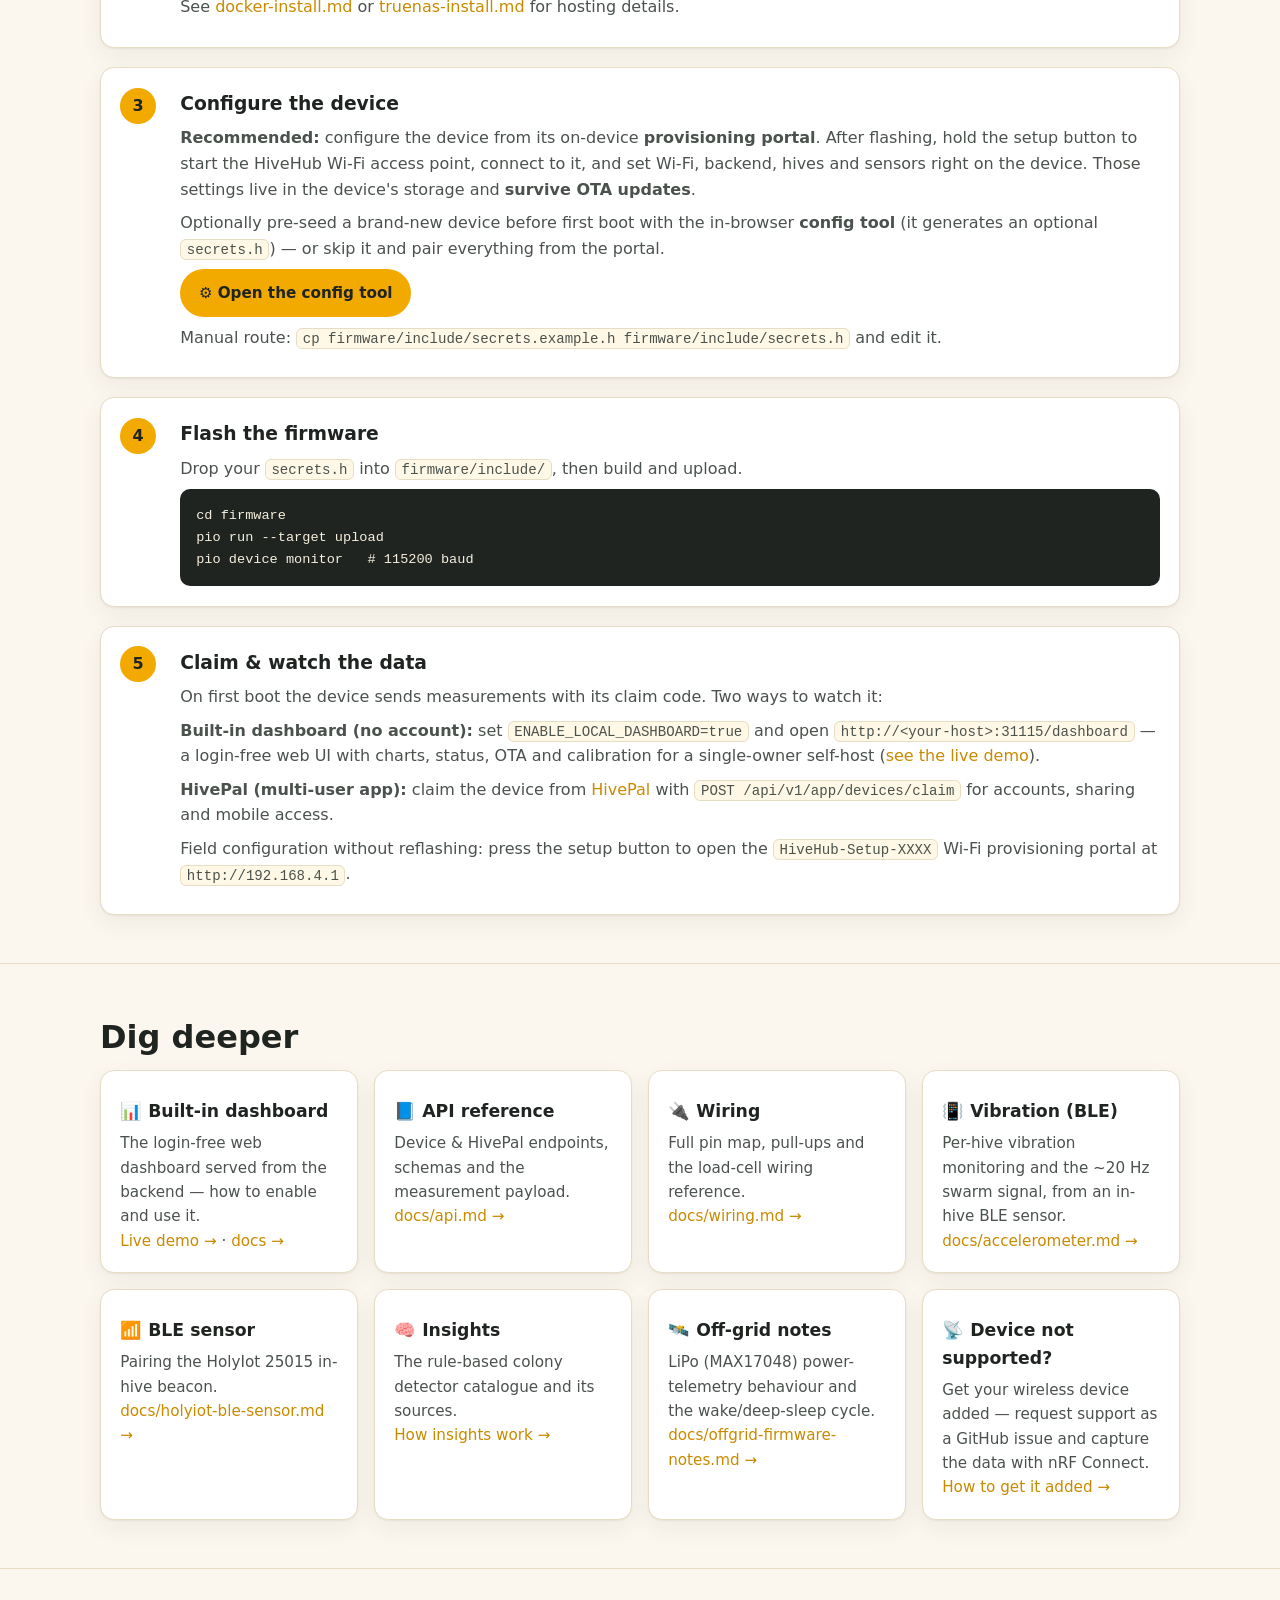
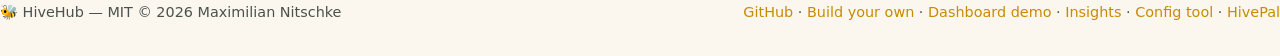
==== commit 7c5fc1c4: "docs+server: bump backend to v0.3.0 and document new features - server: SERVER_VERSION 0.2.0 -> 0.3." ====
--- a/website/index.html
+++ b/website/index.html
@@ -70,7 +70,7 @@
       <div class="card"><div class="ico">🌡️</div><h3>Per-hive temperature</h3><p>DS18B20 probes on a shared 1-Wire bus, or an in-hive BLE sensor as an alternative source.</p></div>
       <div class="card"><div class="ico">🔊</div><h3>In-hive sound</h3><p>Stereo INMP441 I2S microphones with per-band FFT energy to catch piping and stress.</p></div>
       <div class="card"><div class="ico">📳</div><h3>Comb vibration</h3><p>An in-hive BLE sensor (e.g. HiveInside) captures the ~20 Hz pre-swarm signal microphones miss.</p></div>
-      <div class="card"><div class="ico">💧</div><h3>Ambient T &amp; humidity</h3><p>An SHT4x on I2C records weather context alongside the hive readings.</p></div>
+      <div class="card"><div class="ico">💧</div><h3>Ambient T &amp; humidity</h3><p>A selectable I2C sensor records weather context alongside the hive readings: SHT4x (default), SHT3x, or a BME280 that also adds barometric pressure.</p></div>
       <div class="card"><div class="ico">🛰️</div><h3>Off-grid power telemetry</h3><p>Optional MAX17048 LiPo fuel-gauge data (voltage, state-of-charge, alerts) for unattended deployments.</p></div>
       <div class="card"><div class="ico">📶</div><h3>BLE sensors</h3><p>Pair any BLE-Sensor (in-hive or BLE-Scale) — no extra wiring. <a href="device-support.html">See supported devices or request support for new devices</a></p></div>
       <div class="card"><div class="ico">💾</div><h3>SD cache &amp; backup</h3><p>Local buffering when uploads fail, plus an append-only persistent measurement backup.</p></div>
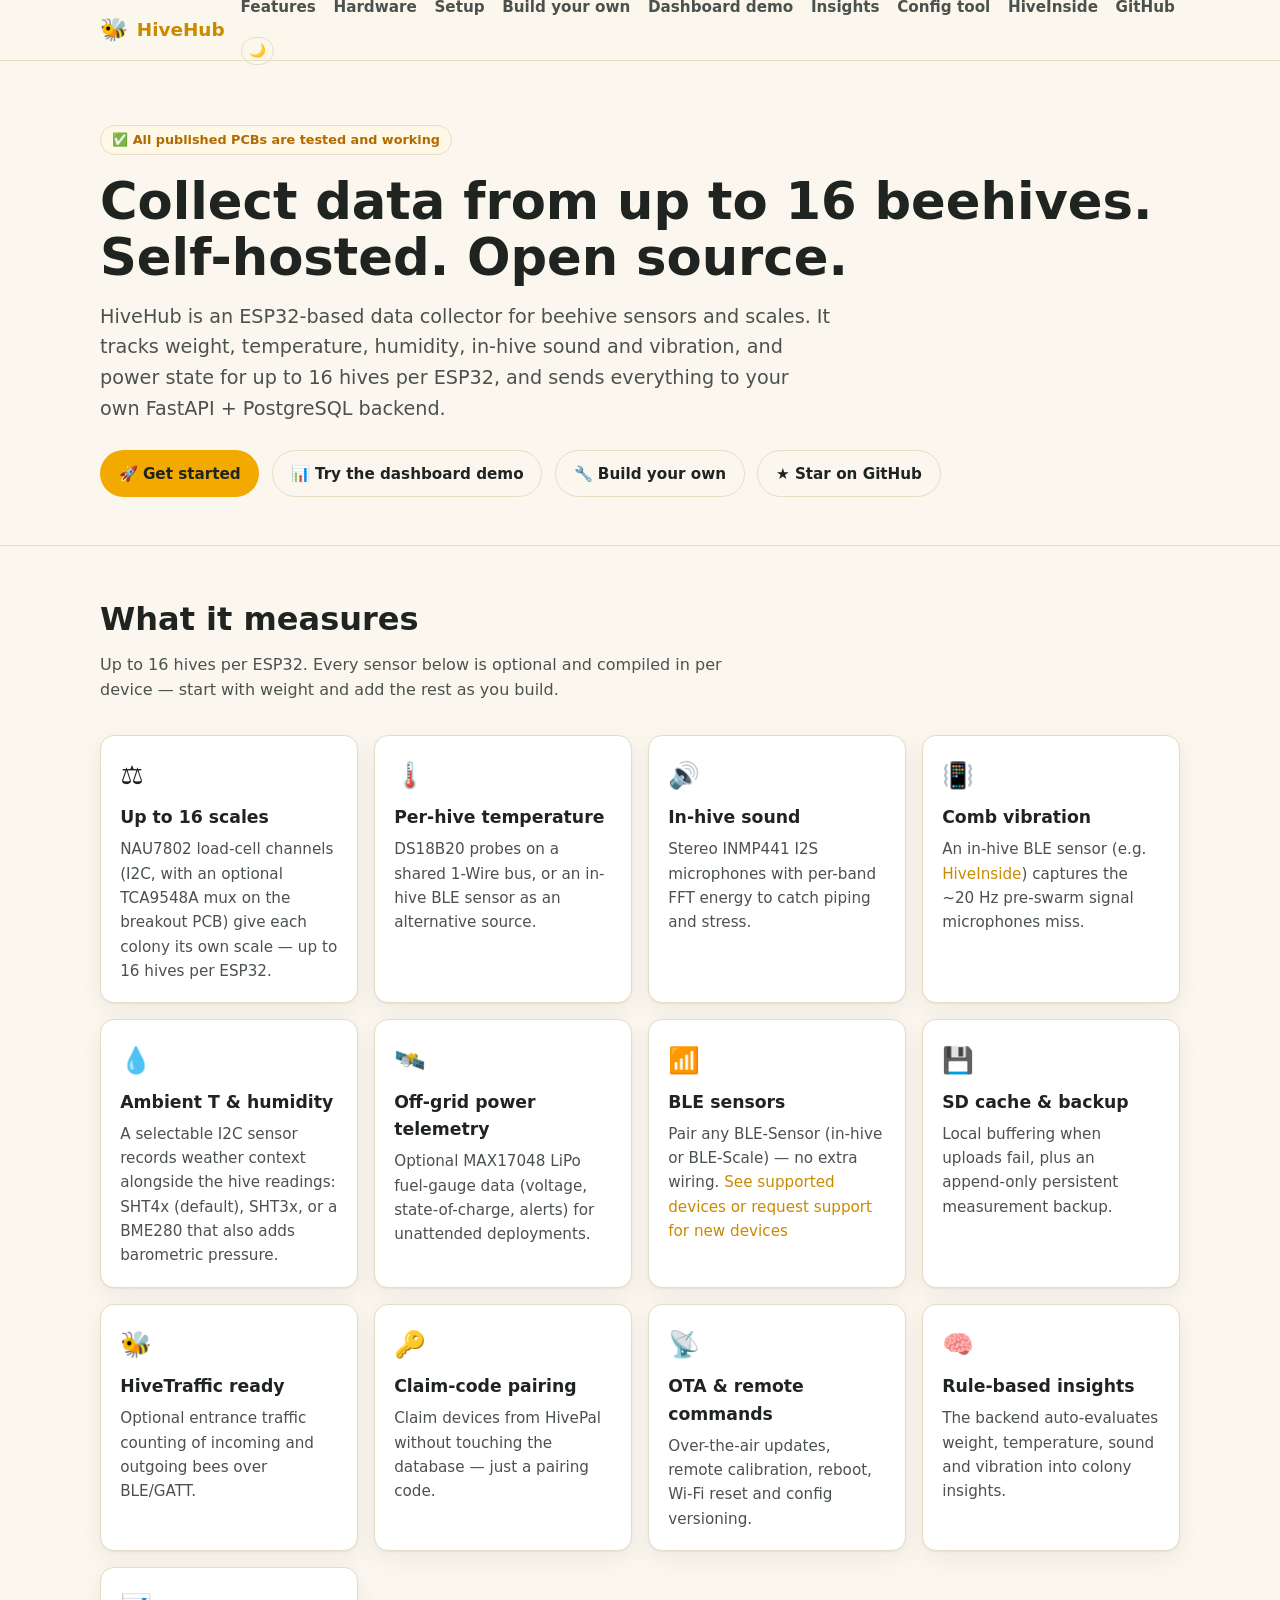
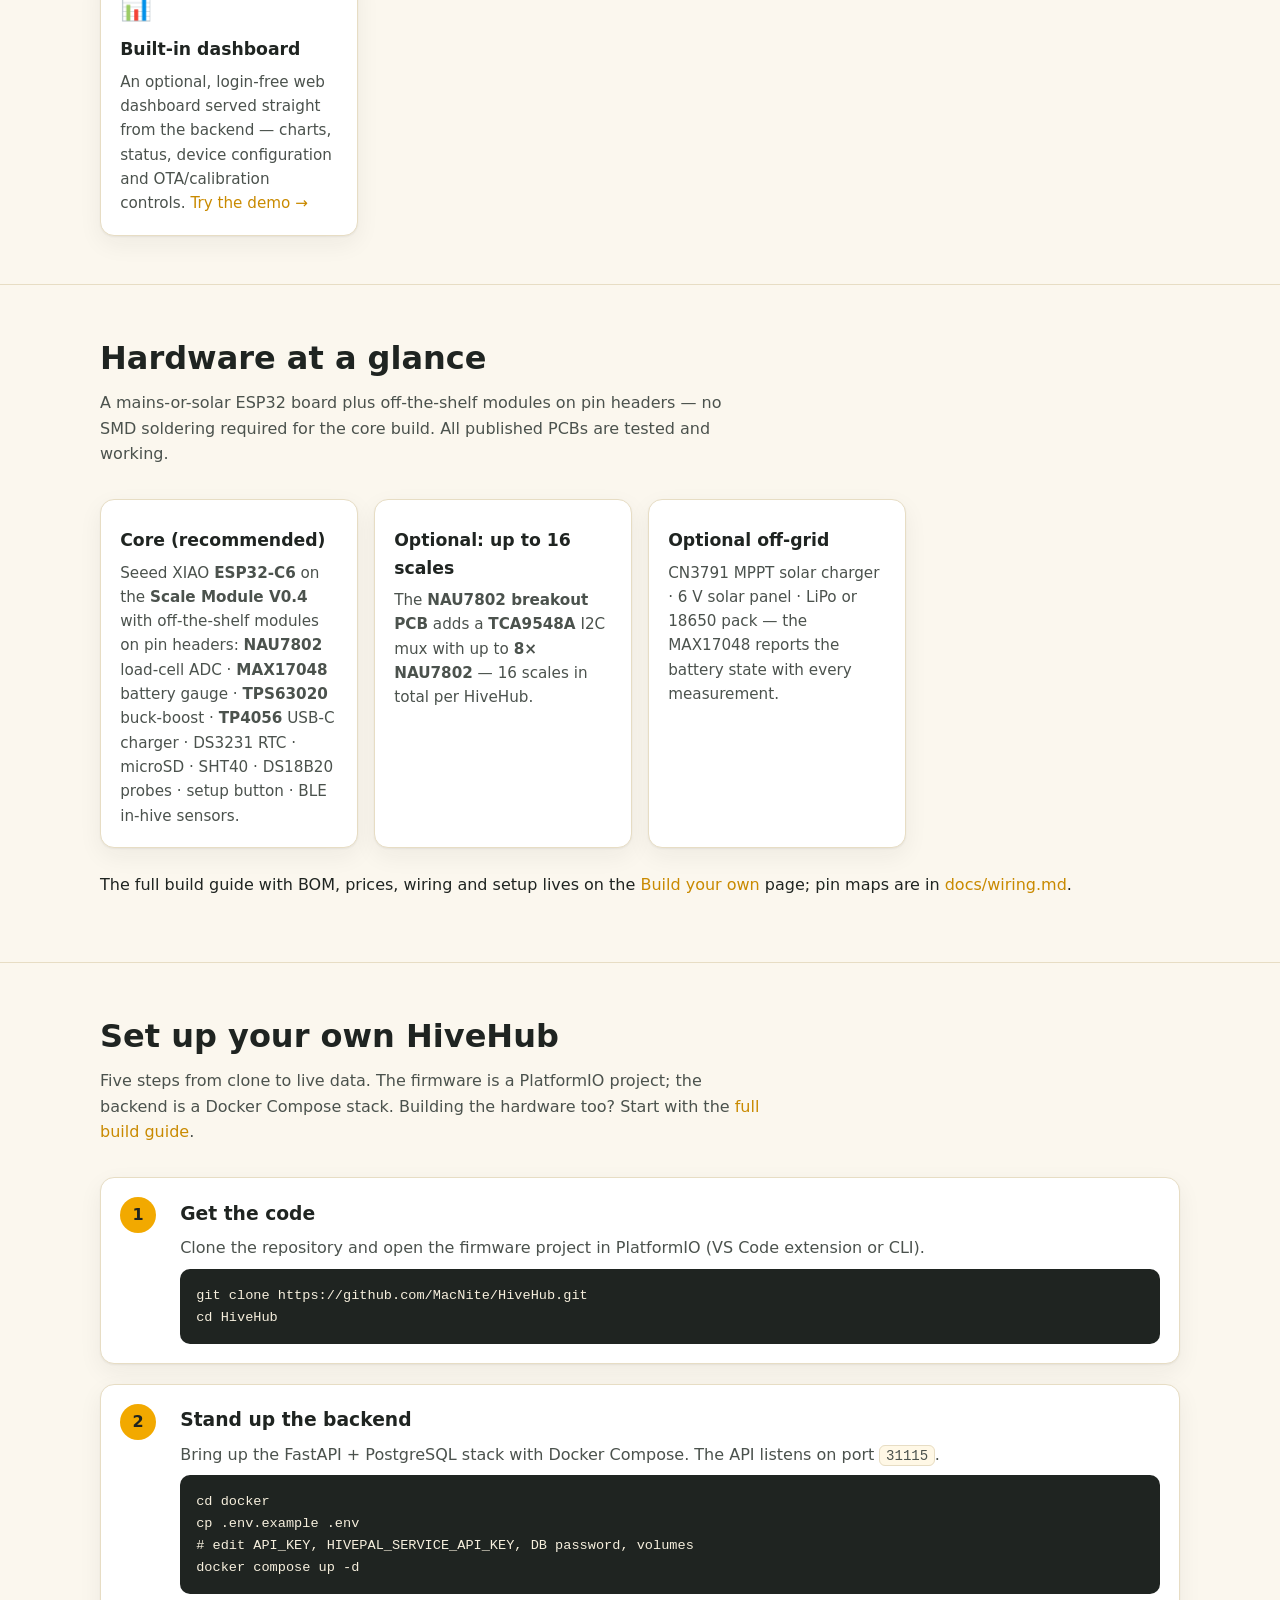
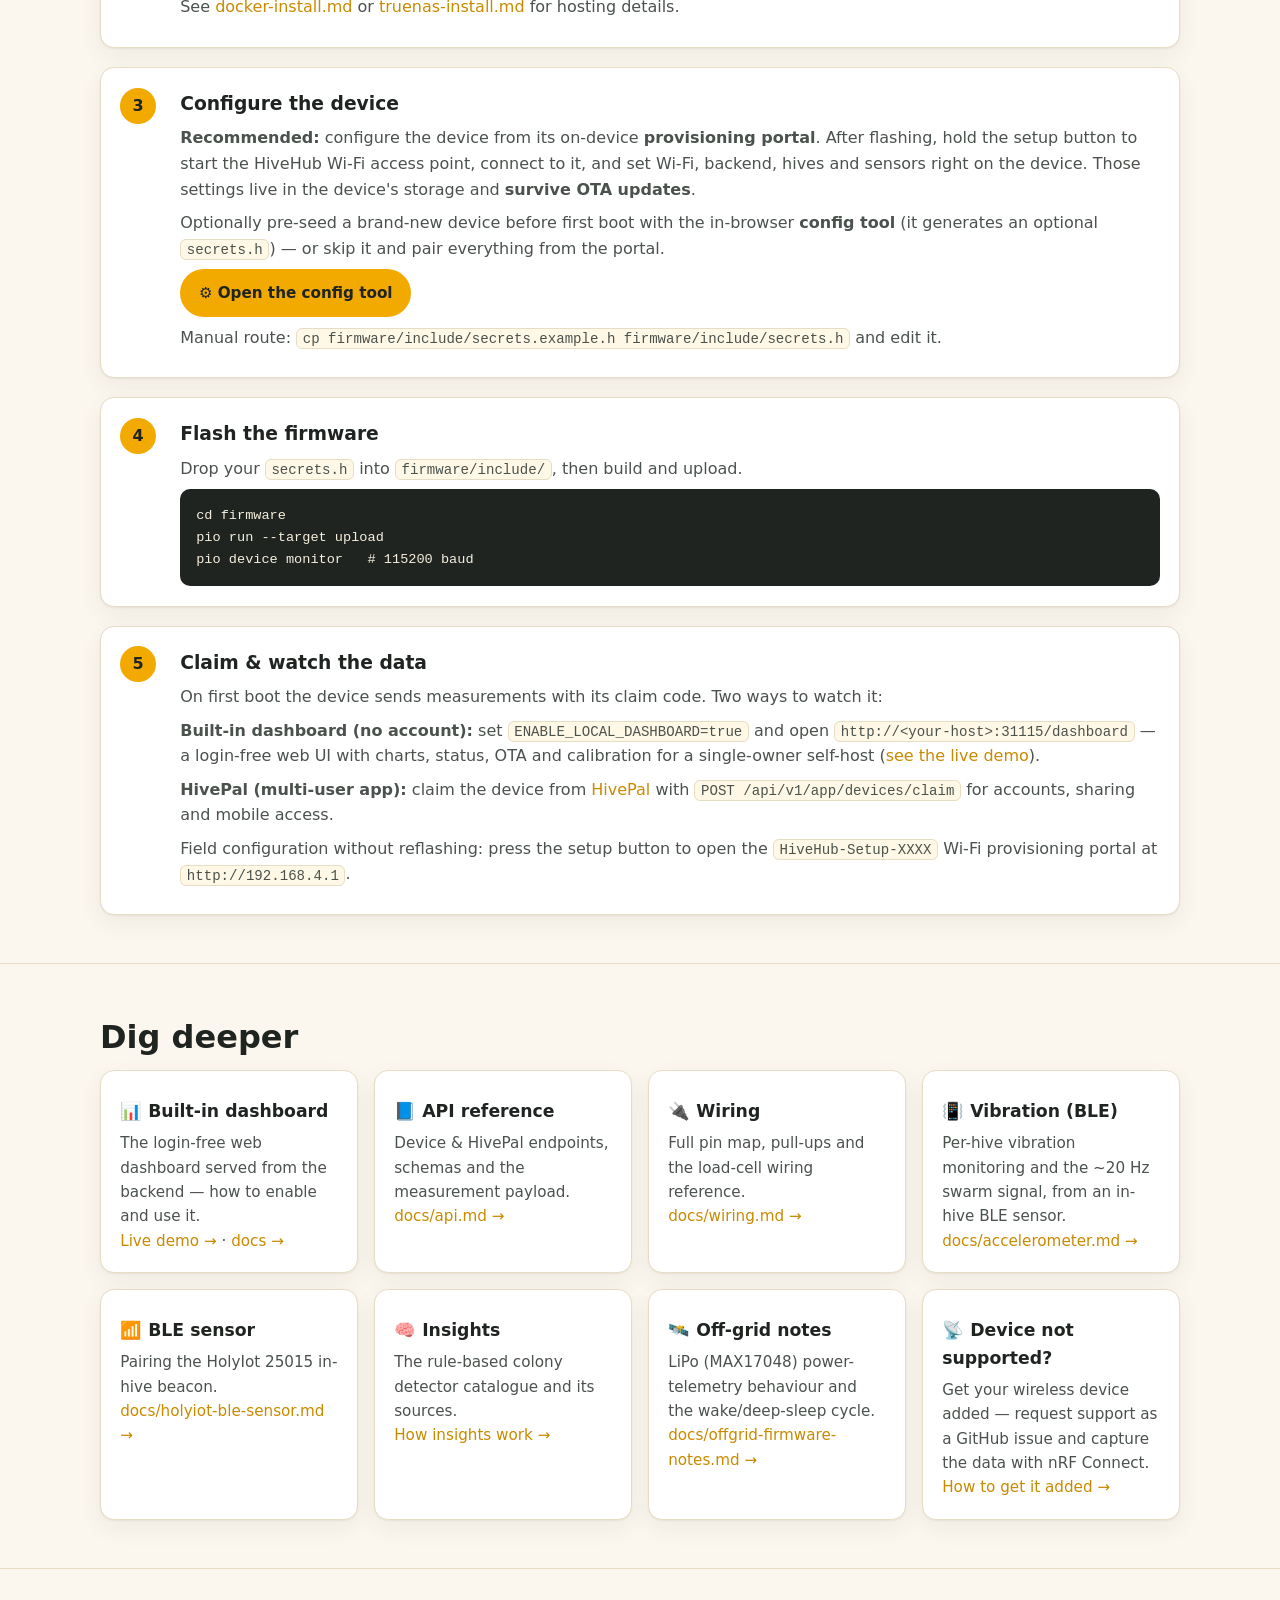
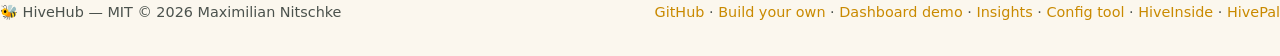
==== commit d401d552: "Link the website to the new HiveInside site HiveInside now has a landing page of its own. Point at i" ====
--- a/website/index.html
+++ b/website/index.html
@@ -34,6 +34,7 @@
       <a href="dashboard-demo/">Dashboard demo</a>
       <a href="insights.html">Insights</a>
       <a href="configurator.html">Config tool</a>
+      <a href="https://macnite.github.io/HiveInside/website/">HiveInside</a>
       <a href="https://github.com/MacNite/HiveHub">GitHub</a>
       <button data-theme-toggle class="btn small ghost theme-toggle" type="button" aria-label="Toggle dark mode"></button>
     </nav>
@@ -69,7 +70,7 @@
       <div class="card"><div class="ico">⚖️</div><h3>Up to 16 scales</h3><p>NAU7802 load-cell channels (I2C, with an optional TCA9548A mux on the breakout PCB) give each colony its own scale — up to 16 hives per ESP32.</p></div>
       <div class="card"><div class="ico">🌡️</div><h3>Per-hive temperature</h3><p>DS18B20 probes on a shared 1-Wire bus, or an in-hive BLE sensor as an alternative source.</p></div>
       <div class="card"><div class="ico">🔊</div><h3>In-hive sound</h3><p>Stereo INMP441 I2S microphones with per-band FFT energy to catch piping and stress.</p></div>
-      <div class="card"><div class="ico">📳</div><h3>Comb vibration</h3><p>An in-hive BLE sensor (e.g. HiveInside) captures the ~20 Hz pre-swarm signal microphones miss.</p></div>
+      <div class="card"><div class="ico">📳</div><h3>Comb vibration</h3><p>An in-hive BLE sensor (e.g. <a href="https://macnite.github.io/HiveInside/website/">HiveInside</a>) captures the ~20 Hz pre-swarm signal microphones miss.</p></div>
       <div class="card"><div class="ico">💧</div><h3>Ambient T &amp; humidity</h3><p>A selectable I2C sensor records weather context alongside the hive readings: SHT4x (default), SHT3x, or a BME280 that also adds barometric pressure.</p></div>
       <div class="card"><div class="ico">🛰️</div><h3>Off-grid power telemetry</h3><p>Optional MAX17048 LiPo fuel-gauge data (voltage, state-of-charge, alerts) for unattended deployments.</p></div>
       <div class="card"><div class="ico">📶</div><h3>BLE sensors</h3><p>Pair any BLE-Sensor (in-hive or BLE-Scale) — no extra wiring. <a href="device-support.html">See supported devices or request support for new devices</a></p></div>
@@ -184,7 +185,7 @@
 <footer>
   <div class="wrap" style="display:flex; gap:1rem; justify-content:space-between; width:100%; flex-wrap:wrap">
     <span>🐝 HiveHub — MIT © 2026 Maximilian Nitschke</span>
-    <span><a href="https://github.com/MacNite/HiveHub">GitHub</a> · <a href="build.html">Build your own</a> · <a href="dashboard-demo/">Dashboard demo</a> · <a href="insights.html">Insights</a> · <a href="configurator.html">Config tool</a> · <a href="https://github.com/martinhrvn/hive-pal">HivePal</a></span>
+    <span><a href="https://github.com/MacNite/HiveHub">GitHub</a> · <a href="build.html">Build your own</a> · <a href="dashboard-demo/">Dashboard demo</a> · <a href="insights.html">Insights</a> · <a href="configurator.html">Config tool</a> · <a href="https://macnite.github.io/HiveInside/website/">HiveInside</a> · <a href="https://github.com/martinhrvn/hive-pal">HivePal</a></span>
   </div>
 </footer>
 
